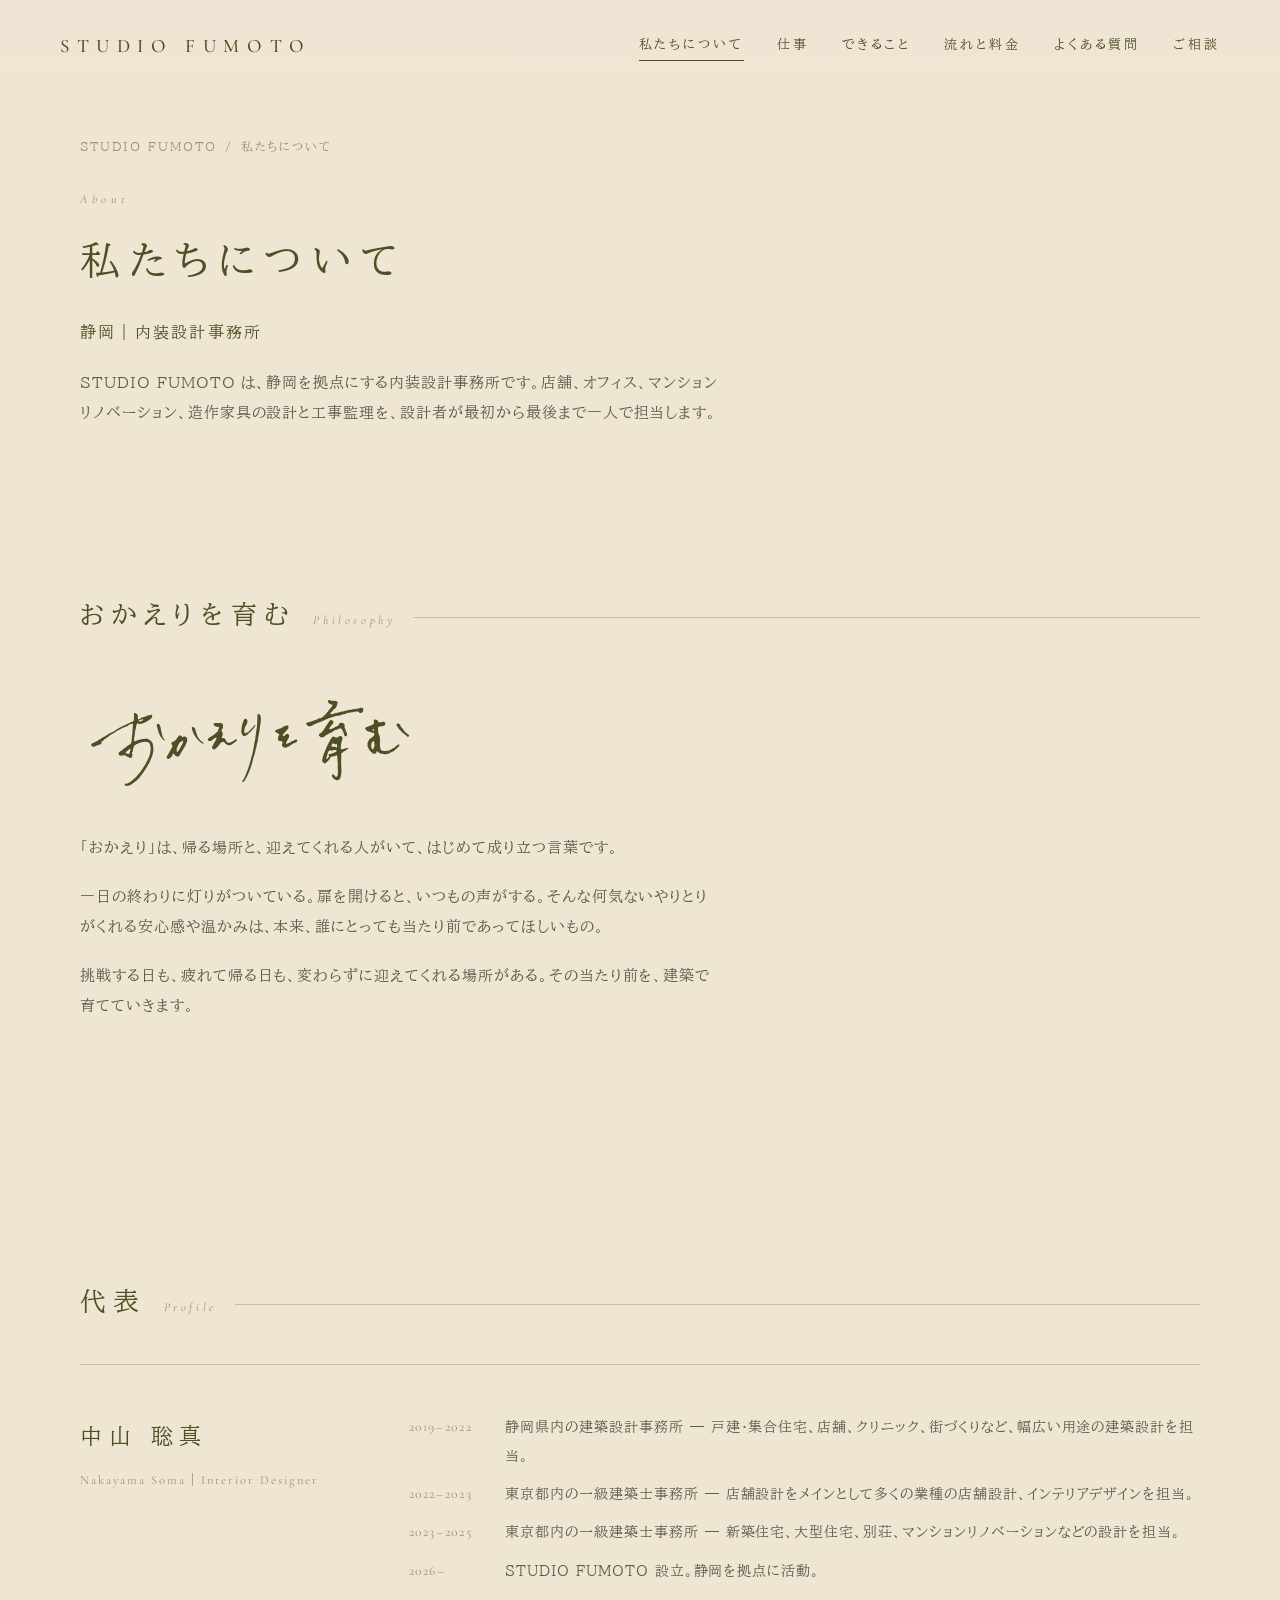
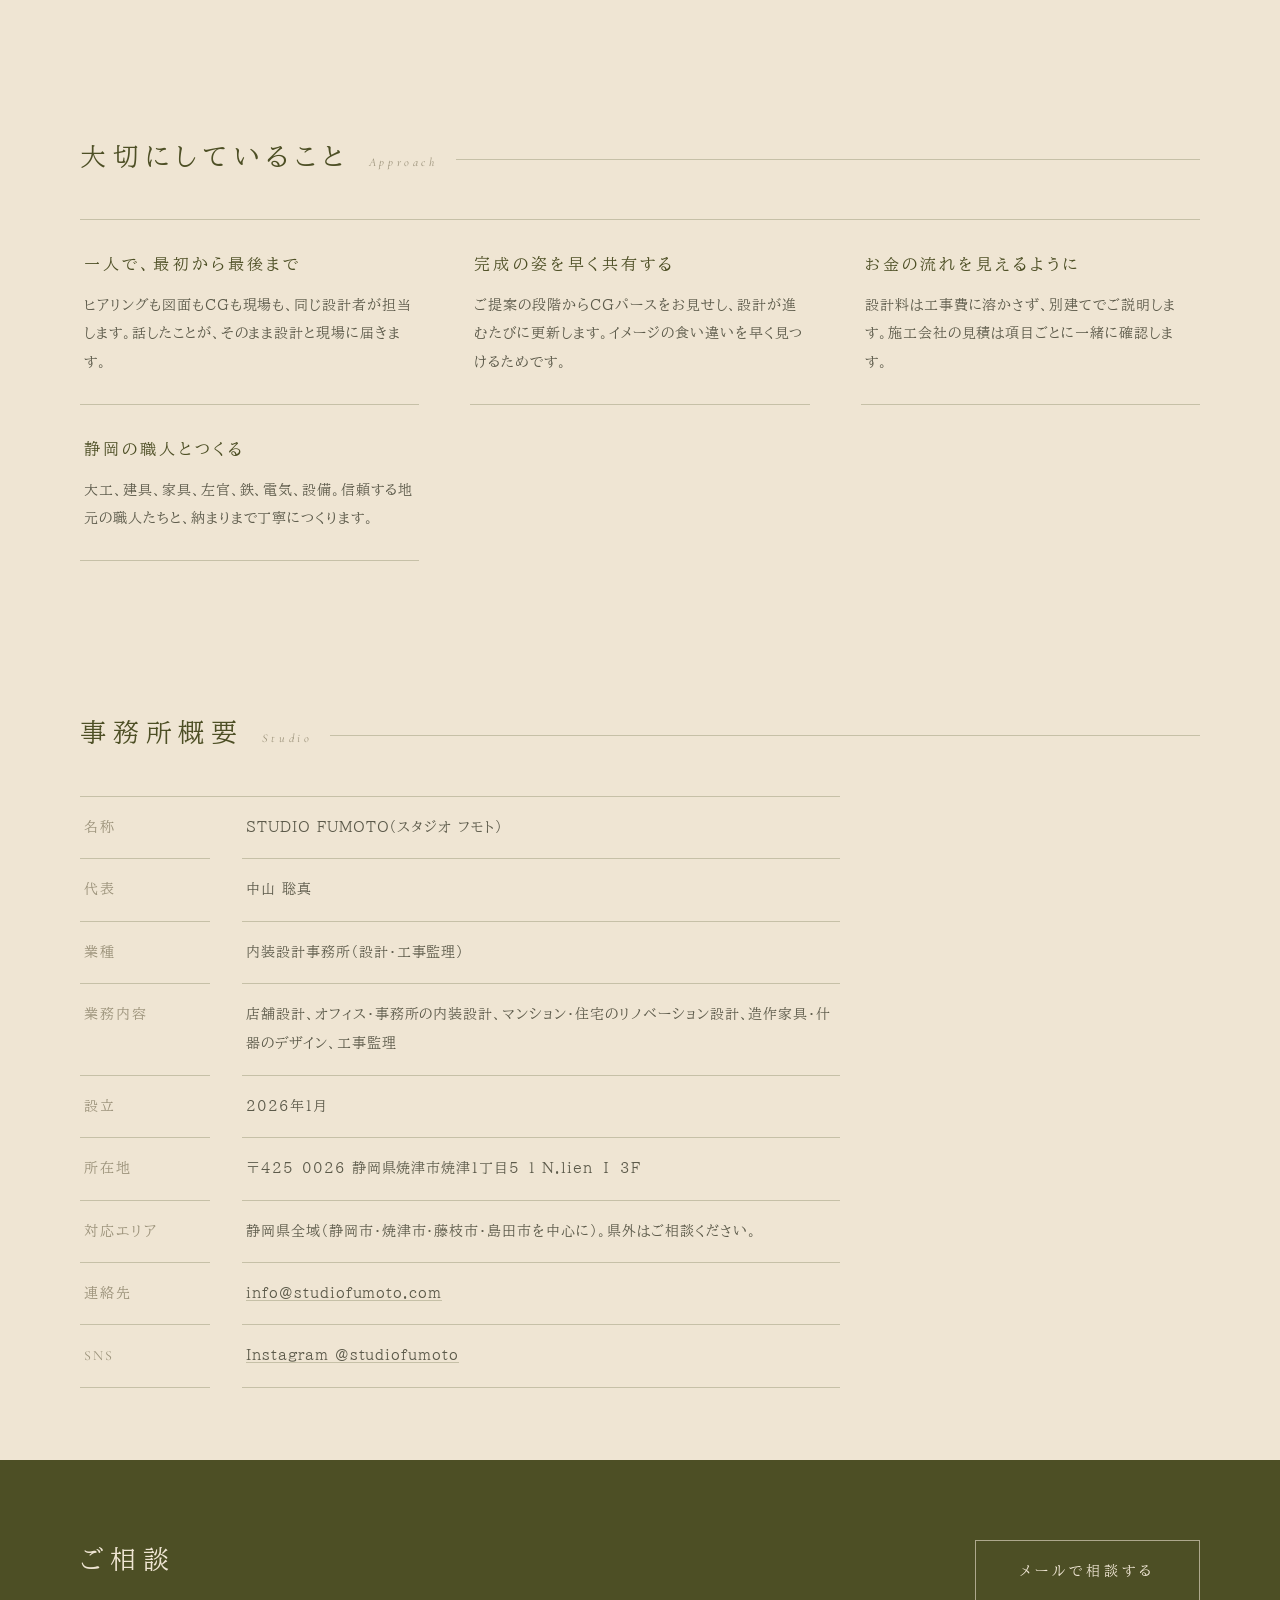
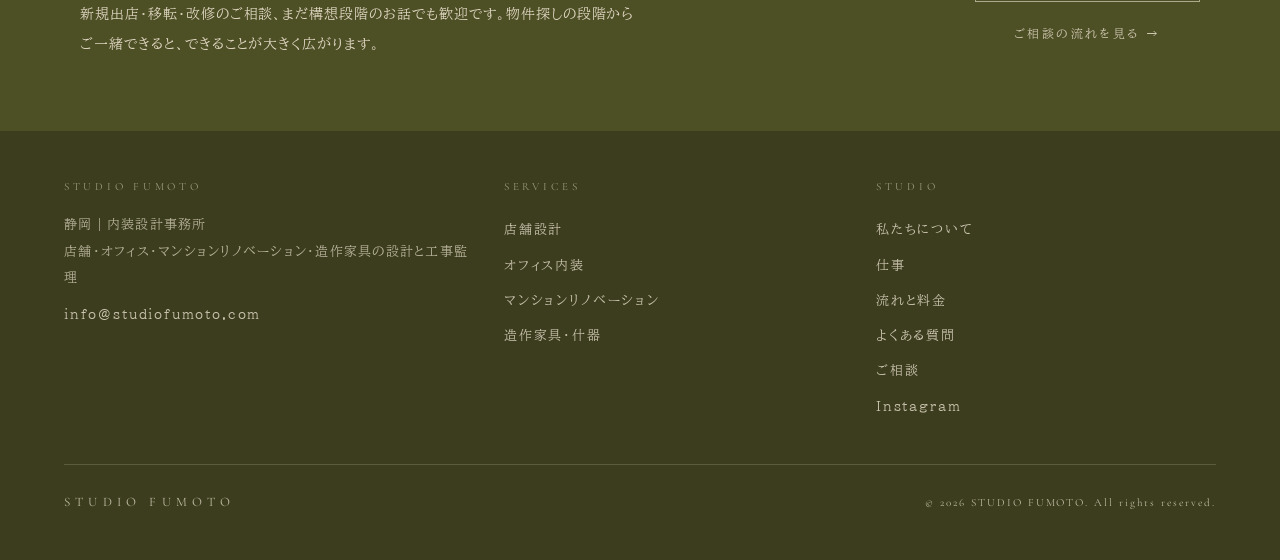
==== about/index.html @ c81c5009 "Add about/index.html" ====
<!DOCTYPE html>
<html lang="ja">
<head>
<meta charset="UTF-8">
<meta name="viewport" content="width=device-width, initial-scale=1.0">
<title>私たちについて｜STUDIO FUMOTO 静岡の内装設計事務所</title>
<meta name="description" content="STUDIO FUMOTOは静岡を拠点にする内装設計事務所。「おかえりを育む」を掲げ、店舗・オフィス・マンションリノベーション・造作家具の設計と工事監理を、設計者が一人で最初から最後まで担当します。代表 中山聡真。">
<link rel="canonical" href="https://studiofumoto.com/about/">
<meta property="og:type" content="article">
<meta property="og:site_name" content="STUDIO FUMOTO">
<meta property="og:title" content="私たちについて｜STUDIO FUMOTO 静岡の内装設計事務所">
<meta property="og:description" content="STUDIO FUMOTOは静岡を拠点にする内装設計事務所。「おかえりを育む」を掲げ、店舗・オフィス・マンションリノベーション・造作家具の設計と工事監理を、設計者が一人で最初から最後まで担当します。代表 中山聡真。">
<meta property="og:url" content="https://studiofumoto.com/about/">
<meta property="og:image" content="https://studiofumoto.com/images/regolith_cg_4.jpg">
<meta property="og:locale" content="ja_JP">
<meta name="twitter:card" content="summary_large_image">
<link rel="preconnect" href="https://fonts.googleapis.com">
<link rel="preconnect" href="https://fonts.gstatic.com" crossorigin>
<link href="https://fonts.googleapis.com/css2?family=BIZ+UDPMincho&family=Cormorant+Garamond:ital,wght@0,400;0,500;1,400&display=swap" rel="stylesheet">
<link rel="stylesheet" href="/assets/site.css">
<script type="application/ld+json">
{
 "@context": "https://schema.org",
 "@type": "BreadcrumbList",
 "itemListElement": [
  {
   "@type": "ListItem",
   "position": 1,
   "name": "STUDIO FUMOTO",
   "item": "https://studiofumoto.com/"
  },
  {
   "@type": "ListItem",
   "position": 2,
   "name": "私たちについて",
   "item": "https://studiofumoto.com/about/"
  }
 ]
}
</script>
<script type="application/ld+json">
{
 "@context": "https://schema.org",
 "@type": "ProfessionalService",
 "name": "STUDIO FUMOTO",
 "alternateName": "スタジオ フモト",
 "description": "静岡を拠点とする内装設計事務所。店舗設計、オフィス内装、マンションリノベーション、造作家具・什器のデザインから工事監理までを一貫して手がける。",
 "url": "https://studiofumoto.com/",
 "email": "info@studiofumoto.com",
 "image": "https://studiofumoto.com/images/regolith_cg_4.jpg",
 "address": {
  "@type": "PostalAddress",
  "postalCode": "425-0026",
  "streetAddress": "焼津1丁目5-1 N.lien Ⅰ 3F",
  "addressLocality": "焼津市",
  "addressRegion": "静岡県",
  "addressCountry": "JP"
 },
 "areaServed": {
  "@type": "AdministrativeArea",
  "name": "静岡県"
 },
 "sameAs": [
  "https://www.instagram.com/studiofumoto/"
 ],
 "founder": {
  "@type": "Person",
  "name": "中山 聡真",
  "jobTitle": "Interior Designer"
 },
 "foundingDate": "2026-01",
 "knowsAbout": [
  "店舗設計",
  "オフィス内装",
  "内装設計",
  "マンションリノベーション",
  "工事監理",
  "造作家具・什器デザイン"
 ]
}
</script>
</head>
<body>

<header id="header" class="sub">
  <a class="logo" href="/" aria-label="STUDIO FUMOTO トップへ"><span class="en">STUDIO FUMOTO</span></a>
  <nav class="main" aria-label="サイト内メニュー"><a href="/about/" class="current">私たちについて</a><a href="/#work">仕事</a><a href="/#services">できること</a><a href="/flow/">流れと料金</a><a href="/faq/">よくある質問</a><a href="/contact/">ご相談</a></nav>
  <button class="menu-btn" id="menuBtn" aria-label="メニューを開く" aria-expanded="false">MENU</button>
</header>
<div class="menu" id="menu" aria-hidden="true">
  <div class="menu-head"><span class="en">STUDIO FUMOTO</span><button class="menu-close" id="menuClose" aria-label="メニューを閉じる">CLOSE</button></div>
  <ul class="menu-list">
    <li><a href="/"><span class="jp">トップ</span><span class="en">Top</span></a></li>
    <li><a href="/about/"><span class="jp">私たちについて</span><span class="en">About</span></a></li>
    <li><a href="/#work"><span class="jp">仕事</span><span class="en">Work</span></a></li>
    <li><a href="/#services"><span class="jp">できること</span><span class="en">Services</span></a></li>
    <li class="sublist"><a href="/shop/">店舗設計</a><a href="/office/">オフィス内装</a><a href="/renovation/">リノベーション</a><a href="/furniture/">造作家具・什器</a></li>
    <li><a href="/flow/"><span class="jp">流れと料金</span><span class="en">Flow & Fee</span></a></li>
    <li><a href="/faq/"><span class="jp">よくある質問</span><span class="en">FAQ</span></a></li>
    <li><a href="/contact/"><span class="jp">ご相談</span><span class="en">Contact</span></a></li>
  </ul>
  <div class="menu-foot">静岡｜内装設計事務所</div>
</div>

<main class="page">
  <section class="crumbwrap"><div class="inner">
    <div class="crumb"><a href="/">STUDIO FUMOTO</a><span>/</span><a href="/about/">私たちについて</a></div>
  </div></section>
  <section class="first">
    <div class="inner">
      <div class="page-head reveal">
        <div class="en">About</div>
        <h1>私たちについて</h1>
        <div class="sub">静岡｜内装設計事務所</div>
        <div class="lead"><p>STUDIO FUMOTO は、静岡を拠点にする内装設計事務所です。店舗、オフィス、マンションリノベーション、造作家具の設計と工事監理を、設計者が最初から最後まで一人で担当します。</p></div>
      </div>
    </div>
  </section>

  <section class="about">
    <div class="inner">
      <h2 class="h reveal">おかえりを育む<span class="en">Philosophy</span></h2>
      <div class="about-grid">
        <div class="reveal">
          <img class="okaeri-logo" src="/images/okaeri_logo.svg" alt="おかえりを育む" width="340" height="120">
          <p>「おかえり」は、帰る場所と、迎えてくれる人がいて、はじめて成り立つ言葉です。</p>
          <p>一日の終わりに灯りがついている。扉を開けると、いつもの声がする。そんな何気ないやりとりがくれる安心感や温かみは、本来、誰にとっても当たり前であってほしいもの。</p>
          <p>挑戦する日も、疲れて帰る日も、変わらずに迎えてくれる場所がある。その当たり前を、建築で育てていきます。</p>
        </div>
      </div>
    </div>
  </section>

  <section>
    <div class="inner">
      <h2 class="h reveal">代表<span class="en">Profile</span></h2>
      <div class="profile reveal">
        <div>
          <div class="name-jp">中山 聡真</div>
          <div class="name-role">Nakayama Soma｜Interior Designer</div>
        </div>
        <dl>
          <dt>2019–2022</dt><dd>静岡県内の建築設計事務所 — 戸建・集合住宅、店舗、クリニック、街づくりなど、幅広い用途の建築設計を担当。</dd>
          <dt>2022–2023</dt><dd>東京都内の一級建築士事務所 — 店舗設計をメインとして多くの業種の店舗設計、インテリアデザインを担当。</dd>
          <dt>2023–2025</dt><dd>東京都内の一級建築士事務所 — 新築住宅、大型住宅、別荘、マンションリノベーションなどの設計を担当。</dd>
          <dt>2026–</dt><dd>STUDIO FUMOTO 設立。静岡を拠点に活動。</dd>
        </dl>
      </div>
    </div>
  </section>

  <section>
    <div class="inner">
      <h2 class="h reveal">大切にしていること<span class="en">Approach</span></h2>
      <div class="feat reveal">
        <div><h3>一人で、最初から最後まで</h3><p>ヒアリングも図面もCGも現場も、同じ設計者が担当します。話したことが、そのまま設計と現場に届きます。</p></div>
        <div><h3>完成の姿を早く共有する</h3><p>ご提案の段階からCGパースをお見せし、設計が進むたびに更新します。イメージの食い違いを早く見つけるためです。</p></div>
        <div><h3>お金の流れを見えるように</h3><p>設計料は工事費に溶かさず、別建てでご説明します。施工会社の見積は項目ごとに一緒に確認します。</p></div>
        <div><h3>静岡の職人とつくる</h3><p>大工、建具、家具、左官、鉄、電気、設備。信頼する地元の職人たちと、納まりまで丁寧につくります。</p></div>
      </div>
    </div>
  </section>

  <section>
    <div class="inner">
      <h2 class="h reveal">事務所概要<span class="en">Studio</span></h2>
      <div class="spec reveal"><dl>
        <dt>名称</dt><dd>STUDIO FUMOTO（スタジオ フモト）</dd>
        <dt>代表</dt><dd>中山 聡真</dd>
        <dt>業種</dt><dd>内装設計事務所（設計・工事監理）</dd>
        <dt>業務内容</dt><dd>店舗設計、オフィス・事務所の内装設計、マンション・住宅のリノベーション設計、造作家具・什器のデザイン、工事監理</dd>
        <dt>設立</dt><dd>2026年1月</dd>
        <dt>所在地</dt><dd>〒425-0026 静岡県焼津市焼津1丁目5-1 N.lien Ⅰ 3F</dd>
        <dt>対応エリア</dt><dd>静岡県全域（静岡市・焼津市・藤枝市・島田市を中心に）。県外はご相談ください。</dd>
        <dt>連絡先</dt><dd><a href="mailto:info@studiofumoto.com">info@studiofumoto.com</a></dd>
        <dt>SNS</dt><dd><a href="https://www.instagram.com/studiofumoto/" target="_blank" rel="noopener">Instagram @studiofumoto</a></dd>
      </dl></div>
    </div>
  </section>

  <section class="cta">
    <div class="inner">
      <div>
        <h2>ご相談</h2>
        <p>新規出店・移転・改修のご相談、まだ構想段階のお話でも歓迎です。物件探しの段階からご一緒できると、できることが大きく広がります。</p>
      </div>
      <div class="btns">
        <a class="btn" href="mailto:info@studiofumoto.com">メールで相談する</a>
        <a class="btn ghost" href="/contact/">ご相談の流れを見る →</a>
      </div>
    </div>
  </section>

</main>

<footer>
  <div class="foot-grid">
    <div>
      <h4>STUDIO FUMOTO</h4>
      <p>静岡｜内装設計事務所<br>店舗・オフィス・マンションリノベーション・造作家具の設計と工事監理</p>
      <p style="margin-top:10px"><a href="mailto:info@studiofumoto.com" style="display:inline">info@studiofumoto.com</a></p>
    </div>
    <div>
      <h4>SERVICES</h4>
      <a href="/shop/">店舗設計</a>
      <a href="/office/">オフィス内装</a>
      <a href="/renovation/">マンションリノベーション</a>
      <a href="/furniture/">造作家具・什器</a>
    </div>
    <div>
      <h4>STUDIO</h4>
      <a href="/about/">私たちについて</a>
      <a href="/#work">仕事</a>
      <a href="/flow/">流れと料金</a>
      <a href="/faq/">よくある質問</a>
      <a href="/contact/">ご相談</a>
      <a href="https://www.instagram.com/studiofumoto/" target="_blank" rel="noopener">Instagram</a>
    </div>
  </div>
  <div class="foot-bottom">
    <span class="en">STUDIO FUMOTO</span>
    <small>© 2026 STUDIO FUMOTO. All rights reserved.</small>
  </div>
</footer>

<script>
  // ---- scroll reveal ----
  const obs=new IntersectionObserver((entries)=>{
    entries.forEach(e=>{if(e.isIntersecting){e.target.classList.add('in');obs.unobserve(e.target);}});
  },{threshold:.15});
  document.querySelectorAll('.reveal').forEach(el=>obs.observe(el));

  // ---- mobile menu ----
  (function(){
    const btn=document.getElementById('menuBtn'),menu=document.getElementById('menu'),cl=document.getElementById('menuClose');
    if(!btn||!menu)return;
    function open(){menu.classList.add('open');menu.setAttribute('aria-hidden','false');btn.setAttribute('aria-expanded','true');document.body.style.overflow='hidden';}
    function close(){menu.classList.remove('open');menu.setAttribute('aria-hidden','true');btn.setAttribute('aria-expanded','false');document.body.style.overflow='';}
    btn.addEventListener('click',open);cl.addEventListener('click',close);
    menu.querySelectorAll('a').forEach(a=>a.addEventListener('click',close));
    document.addEventListener('keydown',e=>{if(e.key==='Escape')close();});
  })();

  // ---- 画像の右クリック・長押し・ドラッグ抑止 ----
  ['contextmenu','dragstart'].forEach(ev=>document.addEventListener(ev,e=>{
    if(e.target&&(e.target.tagName==='IMG'||e.target.closest('.ph,.detail-figure,.key-figure,.hero')))e.preventDefault();
  }));
</script>
</body>
</html>
---- assets/site.css ----
/* ============================================================
   STUDIO FUMOTO — design tokens
   （手書きロゴの地色・墨色に合わせたベージュ×苔）
   ============================================================ */
:root{
  --beige:#EFE5D3;
  --beige-soft:#F4EDDF;
  --moss:#4D4F25;
  --moss-deep:#3B3D1E;
  --ink:#35362B;
  --ink-soft:#5C5A4A;
  --sand:#9A9179;
  --line:rgba(77,79,37,.25);
  --white:#FBF8F1;
  --serif-jp:"BIZ UDPMincho","Hiragino Mincho ProN",serif;
  --serif-en:"Cormorant Garamond","BIZ UDPMincho",serif;
}
*{margin:0;padding:0;box-sizing:border-box}
html{scroll-behavior:smooth}
body{
  font-family:var(--serif-jp);
  background:var(--beige);
  color:var(--ink);
  line-height:2.1;
  letter-spacing:.06em;
  -webkit-font-smoothing:antialiased;
  overflow-x:hidden;
}
::selection{background:var(--moss);color:var(--beige)}
img{max-width:100%;display:block}
a{color:inherit;text-decoration:none}
.en{font-family:var(--serif-en)}
:focus-visible{outline:2px solid var(--moss);outline-offset:3px}
.sr-only{position:absolute;width:1px;height:1px;overflow:hidden;clip:rect(0 0 0 0);white-space:nowrap}

/* ============================================================
   0. イントロ：手書き「おかえりを育む」→ ふわーんと消える
   ============================================================ */
#intro{
  position:fixed;inset:0;z-index:200;
  background:var(--beige);
  display:flex;align-items:center;justify-content:center;
  transition:opacity 1s ease;
}
#intro.done{opacity:0;pointer-events:none}
#intro img{
  width:min(62vw,540px);
  -webkit-mask-image:linear-gradient(100deg,#000 42%,transparent 58%);
          mask-image:linear-gradient(100deg,#000 42%,transparent 58%);
  -webkit-mask-size:280% 100%;mask-size:280% 100%;
  -webkit-mask-position:98% 0;mask-position:98% 0;
  animation:
    write 2.6s cubic-bezier(.45,.05,.35,1) .4s forwards,
    fuwan 1.4s ease 3.6s forwards;
}
@keyframes write{to{-webkit-mask-position:0% 0;mask-position:0% 0}}
@keyframes fuwan{to{opacity:0;filter:blur(10px);transform:translateY(-8px) scale(1.02)}}
@media (prefers-reduced-motion:reduce){#intro{display:none}}

/* ============================================================
   1. ヘッダー
   ============================================================ */
header{
  position:fixed;top:0;left:0;right:0;z-index:100;
  display:flex;justify-content:space-between;align-items:center;
  padding:26px clamp(20px,5vw,60px);
}
header .logo .en{
  font-size:clamp(15px,1.5vw,19px);letter-spacing:.4em;font-weight:500;
  color:var(--white);transition:color .5s;
  text-shadow:0 1px 14px rgba(30,30,22,.35);
}
nav{display:flex;gap:clamp(14px,2.6vw,38px)}
nav a{
  font-size:13px;letter-spacing:.22em;color:var(--white);
  position:relative;padding-bottom:3px;transition:color .5s;
  text-shadow:0 1px 12px rgba(30,30,22,.35);
}
nav a::after{
  content:"";position:absolute;left:0;bottom:0;width:0;height:1px;
  background:currentColor;transition:width .4s ease;
}
nav a:hover::after,nav a:focus-visible::after{width:100%}
header.scrolled{background:linear-gradient(rgba(239,229,211,.95) 60%,rgba(239,229,211,0))}
header.scrolled .logo .en,header.scrolled nav a{color:var(--moss);text-shadow:none}
@media (max-width:560px){
  nav a{font-size:11.5px;letter-spacing:.14em}
}

/* ============================================================
   2. ヒーロー：施工写真シャッフル・クロスフェード
   ============================================================ */
.hero{position:relative;height:100svh;overflow:hidden;background:#232219}
.hero .slide{
  position:absolute;inset:0;opacity:0;
  transition:opacity 1.8s ease;
}
.hero .slide img{
  width:100%;height:100%;object-fit:cover;
  filter:saturate(.55) sepia(.14) contrast(.93) brightness(1.02);
}
.hero .slide.active{opacity:1}
.hero .slide.active img{animation:kenburns 7.5s ease-out forwards}
@keyframes kenburns{from{transform:scale(1.05)}to{transform:scale(1)}}
@media (prefers-reduced-motion:reduce){.hero .slide.active img{animation:none}}
.hero::after{
  content:"";position:absolute;inset:0;pointer-events:none;
  background:
    linear-gradient(rgba(30,30,22,.3),transparent 24%),
    linear-gradient(transparent 74%,rgba(30,30,22,.34));
}
.hero .eyebrow{
  position:absolute;left:clamp(20px,5vw,60px);bottom:15vh;z-index:2;
  font-size:12.5px;letter-spacing:.42em;color:var(--white);
  text-shadow:0 1px 12px rgba(30,30,22,.4);
}
.slide-caption{
  position:absolute;right:clamp(20px,5vw,60px);bottom:6vh;z-index:2;
  font-size:11.5px;letter-spacing:.3em;color:rgba(251,248,241,.85);
  text-shadow:0 1px 10px rgba(30,30,22,.5);
  transition:opacity .5s;
}
.slide-caption.fade{opacity:0}
.scroll-cue{
  position:absolute;left:clamp(20px,5vw,60px);bottom:6vh;z-index:2;
  display:flex;align-items:center;gap:14px;
  font-size:11px;letter-spacing:.3em;color:rgba(251,248,241,.85);
  text-shadow:0 1px 10px rgba(30,30,22,.5);
}
.scroll-cue::after{
  content:"";width:64px;height:1px;background:rgba(251,248,241,.8);
  animation:cue 2.6s ease-in-out infinite;transform-origin:left;
}
@keyframes cue{0%,100%{transform:scaleX(.4);opacity:.5}50%{transform:scaleX(1);opacity:1}}

/* ============================================================
   sections 共通
   ============================================================ */
section{padding:clamp(90px,13vh,150px) clamp(24px,6vw,64px)}
.inner{max-width:1120px;margin:0 auto}
.sec-head{display:flex;align-items:baseline;gap:24px;margin-bottom:clamp(48px,8vh,76px)}
.sec-head .jp{
  font-size:clamp(24px,3vw,34px);font-weight:400;letter-spacing:.3em;
  white-space:nowrap;color:var(--moss);
}
.sec-head .en{font-size:13px;letter-spacing:.3em;color:var(--sand);font-style:italic;white-space:nowrap}
.sec-head::after{content:"";flex:1;height:1px;background:var(--line);transform:translateY(-6px)}

/* ============================================================
   3. 私たちについて
   ============================================================ */
.about-grid{
  display:grid;grid-template-columns:1fr;max-width:640px;
  align-items:start;margin-bottom:clamp(64px,10vh,96px);
}
.about .label{
  font-family:var(--serif-en);font-size:12px;letter-spacing:.38em;
  color:var(--sand);margin-bottom:18px;
}
.about h3{
  font-size:clamp(24px,2.8vw,32px);font-weight:400;
  letter-spacing:.18em;line-height:1.9;margin-bottom:28px;color:var(--moss);
}
.about .okaeri-logo{
  width:min(72vw,340px);margin:6px 0 30px;
}
.about p{color:var(--ink-soft);font-size:14.5px;margin-bottom:18px}
.profile{
  border-top:1px solid var(--line);padding-top:48px;
  display:grid;grid-template-columns:auto 1fr;gap:7vw;align-items:start;
}
.profile .name-jp{font-size:22px;letter-spacing:.3em;font-weight:400;white-space:nowrap;color:var(--moss)}
.profile .name-role{font-family:var(--serif-en);font-size:12.5px;letter-spacing:.16em;color:var(--sand);margin-top:8px}
.profile dl{display:grid;grid-template-columns:auto 1fr;gap:10px 32px;font-size:13.5px}
.profile dt{font-family:var(--serif-en);letter-spacing:.12em;color:var(--sand);white-space:nowrap}
.profile dd{color:var(--ink-soft)}
@media (max-width:760px){
  .about-grid,.profile{grid-template-columns:1fr;gap:48px}
  .profile dl{grid-template-columns:1fr;gap:2px}
  .profile dd{margin-bottom:14px}
}

/* ============================================================
   4. 仕事
   ============================================================ */
.work-grid{
  display:grid;gap:clamp(32px,4vw,56px);
  grid-template-columns:repeat(auto-fill,minmax(280px,1fr));
}
.work-cat{
  display:flex;align-items:baseline;gap:16px;
  margin:0 0 28px;scroll-margin-top:110px;
}
.work-cat + .work-grid{margin-bottom:clamp(64px,9vh,96px)}
.work-cat .jp{font-size:15px;letter-spacing:.24em;color:var(--moss)}
.work-cat .en{font-family:var(--serif-en);font-size:12px;letter-spacing:.38em;color:var(--sand)}
.work-item .ph{
  aspect-ratio:4/3;overflow:hidden;background:#DDD3BE;cursor:pointer;
}
.work-item .ph img{
  width:100%;height:100%;object-fit:cover;
  filter:saturate(.55) sepia(.14) contrast(.93) brightness(1.02);
  transition:transform 1.2s ease;
}
.work-item .ph:hover img,.work-item .ph:focus-visible img{transform:scale(1.04)}
.work-item h3{
  margin-top:18px;font-size:17px;font-weight:400;
  letter-spacing:.16em;color:var(--moss);
}
.work-item .meta{margin-top:4px;font-size:12px;letter-spacing:.12em;color:var(--sand)}
.work-item .view{
  font-family:var(--serif-en);font-size:11px;letter-spacing:.28em;
  color:var(--sand);margin-top:10px;font-style:italic;
}

/* ============================================================
   5. できること
   ============================================================ */
.services-grid{
  display:grid;grid-template-columns:repeat(auto-fit,minmax(260px,1fr));
  gap:0 clamp(32px,4vw,64px);
  border-top:1px solid var(--line);
}
.service{padding:40px 4px;border-bottom:1px solid var(--line)}
.service h3{
  font-size:18px;font-weight:400;letter-spacing:.24em;
  color:var(--moss);margin-bottom:18px;
}
.service p{font-size:13.5px;color:var(--ink-soft)}
.service .to-work{
  display:inline-block;margin-top:14px;
  font-size:12px;letter-spacing:.16em;
  color:var(--sand);text-decoration:none;border-bottom:1px solid var(--line);padding-bottom:2px;
  transition:color .3s;
}
.service .to-work:hover{color:var(--moss)}

/* ============================================================
   6. ご相談：苔色で反転、視認性を最優先に
   ============================================================ */
#contact{background:var(--moss);color:var(--beige)}
#contact .sec-head .jp{color:var(--beige)}
#contact .sec-head .en{color:rgba(239,229,211,.55)}
#contact .sec-head::after{background:rgba(239,229,211,.3)}
#contact .lead{
  max-width:660px;font-size:clamp(13.5px,1.5vw,15px);
  margin-bottom:clamp(52px,8vh,80px);
}
#contact dl{
  display:grid;gap:40px;
  grid-template-columns:repeat(auto-fit,minmax(250px,1fr));
}
#contact dt{
  font-family:var(--serif-en);font-size:12px;letter-spacing:.34em;
  color:rgba(239,229,211,.6);margin-bottom:12px;
}
#contact dd{font-size:clamp(16px,1.8vw,19px);letter-spacing:.06em}
#contact dd a{
  border-bottom:1px solid rgba(239,229,211,.5);
  padding-bottom:3px;transition:border-color .3s;
}
#contact dd a:hover{border-color:var(--beige)}
#contact .addr{font-size:15px;line-height:2}
#contact .mailbtn{
  display:inline-block;margin-top:60px;
  padding:18px 54px;border:1px solid rgba(239,229,211,.6);
  font-size:14px;letter-spacing:.3em;
  transition:background .4s,color .4s;
}
#contact .mailbtn:hover{background:var(--beige);color:var(--moss)}

/* ============================================================
   7. フッター
   ============================================================ */
footer{
  background:var(--moss-deep);color:rgba(239,229,211,.75);
  padding:44px clamp(24px,6vw,64px);
  display:flex;justify-content:space-between;align-items:center;
  flex-wrap:wrap;gap:12px;
}
footer .en{letter-spacing:.4em;font-size:13px}
footer small{font-family:var(--serif-en);font-size:11px;letter-spacing:.18em}

/* ============================================================
   作品詳細（モーダル）
   ============================================================ */
.detail{
  position:fixed;inset:0;z-index:150;background:var(--beige-soft);
  overflow-y:auto;transform:translateY(100%);
  transition:transform .7s cubic-bezier(.65,0,.35,1);
}
.detail.open{transform:translateY(0)}
.detail-bar{
  position:sticky;top:0;z-index:2;
  display:flex;justify-content:space-between;align-items:center;
  padding:22px clamp(20px,5vw,60px);
  background:linear-gradient(var(--beige-soft) 70%,transparent);
}
.detail-back{
  font-family:var(--serif-jp);font-size:13px;letter-spacing:.2em;
  background:none;border:none;color:var(--moss);cursor:pointer;padding:6px 2px;
}
.detail-inner{max-width:880px;margin:0 auto;padding:40px clamp(24px,6vw,64px) 140px}
.detail-inner h2{
  font-size:clamp(28px,4vw,42px);font-weight:400;
  letter-spacing:.24em;color:var(--moss);
}
.detail-meta{font-size:13px;letter-spacing:.16em;color:var(--sand);margin:10px 0 56px}
.detail-label{
  font-family:var(--serif-en);font-size:12px;letter-spacing:.36em;
  color:var(--sand);margin:72px 0 22px;font-style:italic;
}
.concept-title{
  font-size:clamp(21px,2.6vw,27px);letter-spacing:.3em;
  color:var(--moss);margin-bottom:24px;
}
.detail-concept p{font-size:14.5px;color:var(--ink-soft);margin-bottom:16px}
.detail-figure{margin-bottom:28px}
.detail-figure img{width:100%}
.detail-note{font-size:13.5px;color:var(--ink-soft)}

/* スクロールで現れる要素 */
.reveal{opacity:0;transform:translateY(24px);transition:opacity 1s ease,transform 1s ease}
.reveal.in{opacity:1;transform:none}
@media (prefers-reduced-motion:reduce){
  .reveal{opacity:1;transform:none;transition:none}
}

/* ============================================================
   8. 共通：画像の保存対策（完全防止ではなく抑止）
   ============================================================ */
img{-webkit-user-drag:none;user-drag:none;-webkit-user-select:none;user-select:none;-webkit-touch-callout:none;pointer-events:none}
a img,.ph img{pointer-events:none}

/* ============================================================
   9. ヘッダー：下層ページ用＋モバイルメニュー
   ============================================================ */
header.sub{background:linear-gradient(rgba(239,229,211,.96) 60%,rgba(239,229,211,0))}
header.sub .logo .en,header.sub nav a{color:var(--moss);text-shadow:none}
nav.main a.current{color:var(--moss)}
nav.main a.current::after{width:100%}
.menu-btn{
  display:none;background:none;border:none;cursor:pointer;
  font-family:var(--serif-en);font-size:12px;letter-spacing:.34em;
  color:var(--white);text-shadow:0 1px 12px rgba(30,30,22,.35);padding:6px 0 6px 10px;
}
header.scrolled .menu-btn,header.sub .menu-btn{color:var(--moss);text-shadow:none}
@media (max-width:860px){
  nav.main{display:none}
  .menu-btn{display:inline-block}
}
.menu{
  position:fixed;inset:0;z-index:300;background:var(--beige);
  display:flex;flex-direction:column;padding:26px clamp(20px,5vw,60px) 40px;
  opacity:0;pointer-events:none;transition:opacity .45s ease;overflow-y:auto;
}
.menu.open{opacity:1;pointer-events:auto}
.menu-head{display:flex;justify-content:space-between;align-items:center}
.menu-head .en{font-size:clamp(15px,1.5vw,19px);letter-spacing:.4em;font-weight:500;color:var(--moss)}
.menu-close{background:none;border:none;cursor:pointer;font-family:var(--serif-en);font-size:12px;letter-spacing:.34em;color:var(--moss);padding:6px 0 6px 10px}
.menu-list{list-style:none;margin:auto 0;padding:40px 0}
.menu-list li{border-bottom:1px solid var(--line)}
.menu-list a{display:flex;align-items:baseline;gap:18px;padding:18px 0;color:var(--moss)}
.menu-list a .jp{font-size:19px;letter-spacing:.24em}
.menu-list a .en{font-size:11px;letter-spacing:.3em;color:var(--sand);font-style:italic}
.menu-list li.sublist{padding:8px 0 18px}
.menu-list li.sublist a{display:inline-flex;padding:6px 18px 6px 0;font-size:13px;letter-spacing:.16em;color:var(--ink-soft)}
.menu-foot{font-family:var(--serif-en);font-size:11px;letter-spacing:.2em;color:var(--sand)}

/* ============================================================
   10. 下層ページ共通
   ============================================================ */
.page{padding-top:clamp(104px,15vh,140px)}
.page section.crumbwrap{padding-top:0;padding-bottom:0}
.page section{padding-top:clamp(56px,8vh,90px);padding-bottom:clamp(56px,8vh,90px)}
.page section.first{padding-top:0}
.crumb{font-size:11.5px;letter-spacing:.16em;color:var(--sand);margin-bottom:28px}
.crumb a{color:var(--sand);border-bottom:1px solid transparent;transition:border-color .3s}
.crumb a:hover{border-color:var(--sand)}
.crumb span{margin:0 8px}
.page-head{max-width:760px}
.page-head .en{font-size:12px;letter-spacing:.38em;color:var(--sand);font-style:italic;margin-bottom:14px}
.page-head h1{
  font-size:clamp(27px,3.6vw,40px);font-weight:400;letter-spacing:.24em;
  line-height:1.7;color:var(--moss);margin-bottom:22px;
}
.page-head .sub{font-size:clamp(14px,1.6vw,16px);letter-spacing:.14em;color:var(--moss);margin-bottom:18px}
.page-head .lead{font-size:14.5px;color:var(--ink-soft);max-width:640px}
.page-head .lead p{margin-bottom:14px}
.key-figure{margin-top:clamp(40px,6vh,64px);aspect-ratio:16/8;overflow:hidden;background:#DDD3BE}
.key-figure img{width:100%;height:100%;object-fit:cover;filter:saturate(.55) sepia(.14) contrast(.93) brightness(1.02)}
.key-figure figcaption{font-size:11px;letter-spacing:.2em;color:var(--sand);margin-top:10px}

h2.h{
  font-size:clamp(20px,2.4vw,26px);font-weight:400;letter-spacing:.26em;color:var(--moss);
  margin-bottom:clamp(28px,4vh,40px);display:flex;align-items:baseline;gap:18px;
}
h2.h .en{font-size:12px;letter-spacing:.3em;color:var(--sand);font-style:italic;white-space:nowrap}
h2.h::after{content:"";flex:1;height:1px;background:var(--line);transform:translateY(-6px)}
.p{font-size:14.5px;color:var(--ink-soft);max-width:680px}
.p p{margin-bottom:16px}
.note{font-size:12.5px;color:var(--sand);letter-spacing:.08em}

/* こんな方へ */
.who{list-style:none;max-width:760px;border-top:1px solid var(--line)}
.who li{padding:16px 4px 16px 26px;border-bottom:1px solid var(--line);font-size:14.5px;color:var(--ink-soft);position:relative}
.who li::before{content:"";position:absolute;left:4px;top:1.25em;width:8px;height:1px;background:var(--moss)}

/* できること */
.feat{display:grid;grid-template-columns:repeat(auto-fit,minmax(250px,1fr));gap:0 clamp(28px,4vw,56px);border-top:1px solid var(--line)}
.feat div{padding:28px 4px;border-bottom:1px solid var(--line)}
.feat h3{font-size:15.5px;font-weight:400;letter-spacing:.2em;color:var(--moss);margin-bottom:10px}
.feat p{font-size:13.5px;color:var(--ink-soft)}

/* 流れ（ステップ） */
.steps{list-style:none;counter-reset:s;max-width:760px}
.steps li{display:grid;grid-template-columns:64px 1fr;gap:0 24px;padding:26px 0;border-bottom:1px solid var(--line);counter-increment:s}
.steps li::before{content:counter(s,decimal-leading-zero);font-family:var(--serif-en);font-size:26px;letter-spacing:.1em;color:var(--sand);line-height:1.3}
.steps h3{font-size:16px;font-weight:400;letter-spacing:.2em;color:var(--moss);margin-bottom:6px}
.steps p{font-size:13.5px;color:var(--ink-soft)}
.steps .dur{display:block;font-family:var(--serif-en);font-size:11.5px;letter-spacing:.2em;color:var(--sand);margin-top:8px}

/* 料金 */
.fee{max-width:760px;border-top:1px solid var(--line)}
.fee dl{display:grid;grid-template-columns:minmax(150px,auto) 1fr;gap:0 32px}
.fee dt,.fee dd{padding:20px 4px;border-bottom:1px solid var(--line);font-size:14px}
.fee dt{letter-spacing:.16em;color:var(--moss)}
.fee dd{color:var(--ink-soft)}
.fee dd strong{font-weight:400;color:var(--moss);font-size:17px;letter-spacing:.1em}
@media (max-width:560px){.fee dl{grid-template-columns:1fr}.fee dt{padding-bottom:0;border-bottom:none}}

/* FAQ */
.faq{max-width:760px;border-top:1px solid var(--line)}
.faq details{border-bottom:1px solid var(--line)}
.faq summary{
  list-style:none;cursor:pointer;padding:20px 36px 20px 4px;position:relative;
  font-size:14.5px;letter-spacing:.1em;color:var(--moss);
}
.faq summary::-webkit-details-marker{display:none}
.faq summary::after{content:"+";position:absolute;right:6px;top:18px;font-family:var(--serif-en);font-size:20px;color:var(--sand);transition:transform .3s}
.faq details[open] summary::after{transform:rotate(45deg)}
.faq .a{padding:0 4px 24px;font-size:13.5px;color:var(--ink-soft)}
.faq .a p{margin-bottom:10px}

/* 事例カード（a 化） */
a.work-item{display:block}
.work-item .ph.empty{display:flex;align-items:center;justify-content:center;background:#E6DCC7;cursor:default}
.work-item .ph.empty span{font-family:var(--serif-en);font-size:12px;letter-spacing:.34em;color:var(--sand);font-style:italic}

/* サービス一覧（4枠） */
.services-grid .service h3 a{color:inherit}

/* リンクボタン・CTA */
.link{display:inline-block;font-size:12.5px;letter-spacing:.16em;color:var(--sand);border-bottom:1px solid var(--line);padding-bottom:2px;transition:color .3s}
.link:hover{color:var(--moss)}
.cta{background:var(--moss);color:var(--beige)}
.cta .inner{display:grid;grid-template-columns:1fr auto;gap:40px;align-items:center}
.cta h2{font-size:clamp(20px,2.4vw,26px);font-weight:400;letter-spacing:.26em;margin-bottom:14px}
.cta p{font-size:14px;max-width:560px;opacity:.9}
.cta .btns{display:flex;flex-direction:column;gap:14px}
.cta .btn{
  display:inline-block;padding:16px 44px;border:1px solid rgba(239,229,211,.6);
  font-size:13.5px;letter-spacing:.3em;text-align:center;white-space:nowrap;
  transition:background .4s,color .4s;
}
.cta .btn:hover{background:var(--beige);color:var(--moss)}
.cta .btn.ghost{border-color:transparent;font-size:12px;letter-spacing:.2em;opacity:.8;padding:4px 0}
@media (max-width:760px){.cta .inner{grid-template-columns:1fr}.cta .btn{white-space:normal}}

/* 事務所概要 */
.spec{max-width:760px;border-top:1px solid var(--line)}
.spec dl{display:grid;grid-template-columns:minmax(130px,auto) 1fr;gap:0 32px}
.spec dt,.spec dd{padding:16px 4px;border-bottom:1px solid var(--line);font-size:14px}
.spec dt{font-family:var(--serif-en);letter-spacing:.14em;color:var(--sand)}
.spec dd{color:var(--ink-soft)}
.spec dd a{border-bottom:1px solid var(--line)}
@media (max-width:560px){.spec dl{grid-template-columns:1fr}.spec dt{padding-bottom:0;border-bottom:none}}

/* 作品ページ（静的） */
.workpage .detail-inner{padding-top:0;padding-left:0;padding-right:0;max-width:880px;margin:0}
.workpage .detail-inner h1{font-size:clamp(28px,4vw,42px);font-weight:400;letter-spacing:.24em;color:var(--moss)}
.worknav{display:flex;justify-content:space-between;gap:24px;max-width:880px;border-top:1px solid var(--line);padding-top:28px;margin-top:40px;font-size:13px;letter-spacing:.14em}
.worknav a{color:var(--moss)}
.worknav .en{font-size:11px;color:var(--sand);display:block;letter-spacing:.3em;font-style:italic}

/* フッター（拡張） */
footer{display:block}
footer .foot-grid{display:grid;grid-template-columns:1.2fr 1fr 1fr;gap:32px;margin-bottom:40px}
footer .foot-grid h4{font-family:var(--serif-en);font-size:11px;letter-spacing:.34em;color:rgba(239,229,211,.55);margin-bottom:14px;font-weight:400}
footer .foot-grid a{display:block;font-size:13px;letter-spacing:.14em;color:rgba(239,229,211,.8);padding:4px 0;transition:color .3s}
footer .foot-grid a:hover{color:var(--beige)}
footer .foot-grid p{font-size:12.5px;letter-spacing:.1em;color:rgba(239,229,211,.7)}
footer .foot-bottom{display:flex;justify-content:space-between;align-items:center;flex-wrap:wrap;gap:12px;border-top:1px solid rgba(239,229,211,.18);padding-top:24px}
@media (max-width:760px){footer .foot-grid{grid-template-columns:1fr 1fr}footer .foot-grid>div:first-child{grid-column:1/-1}}
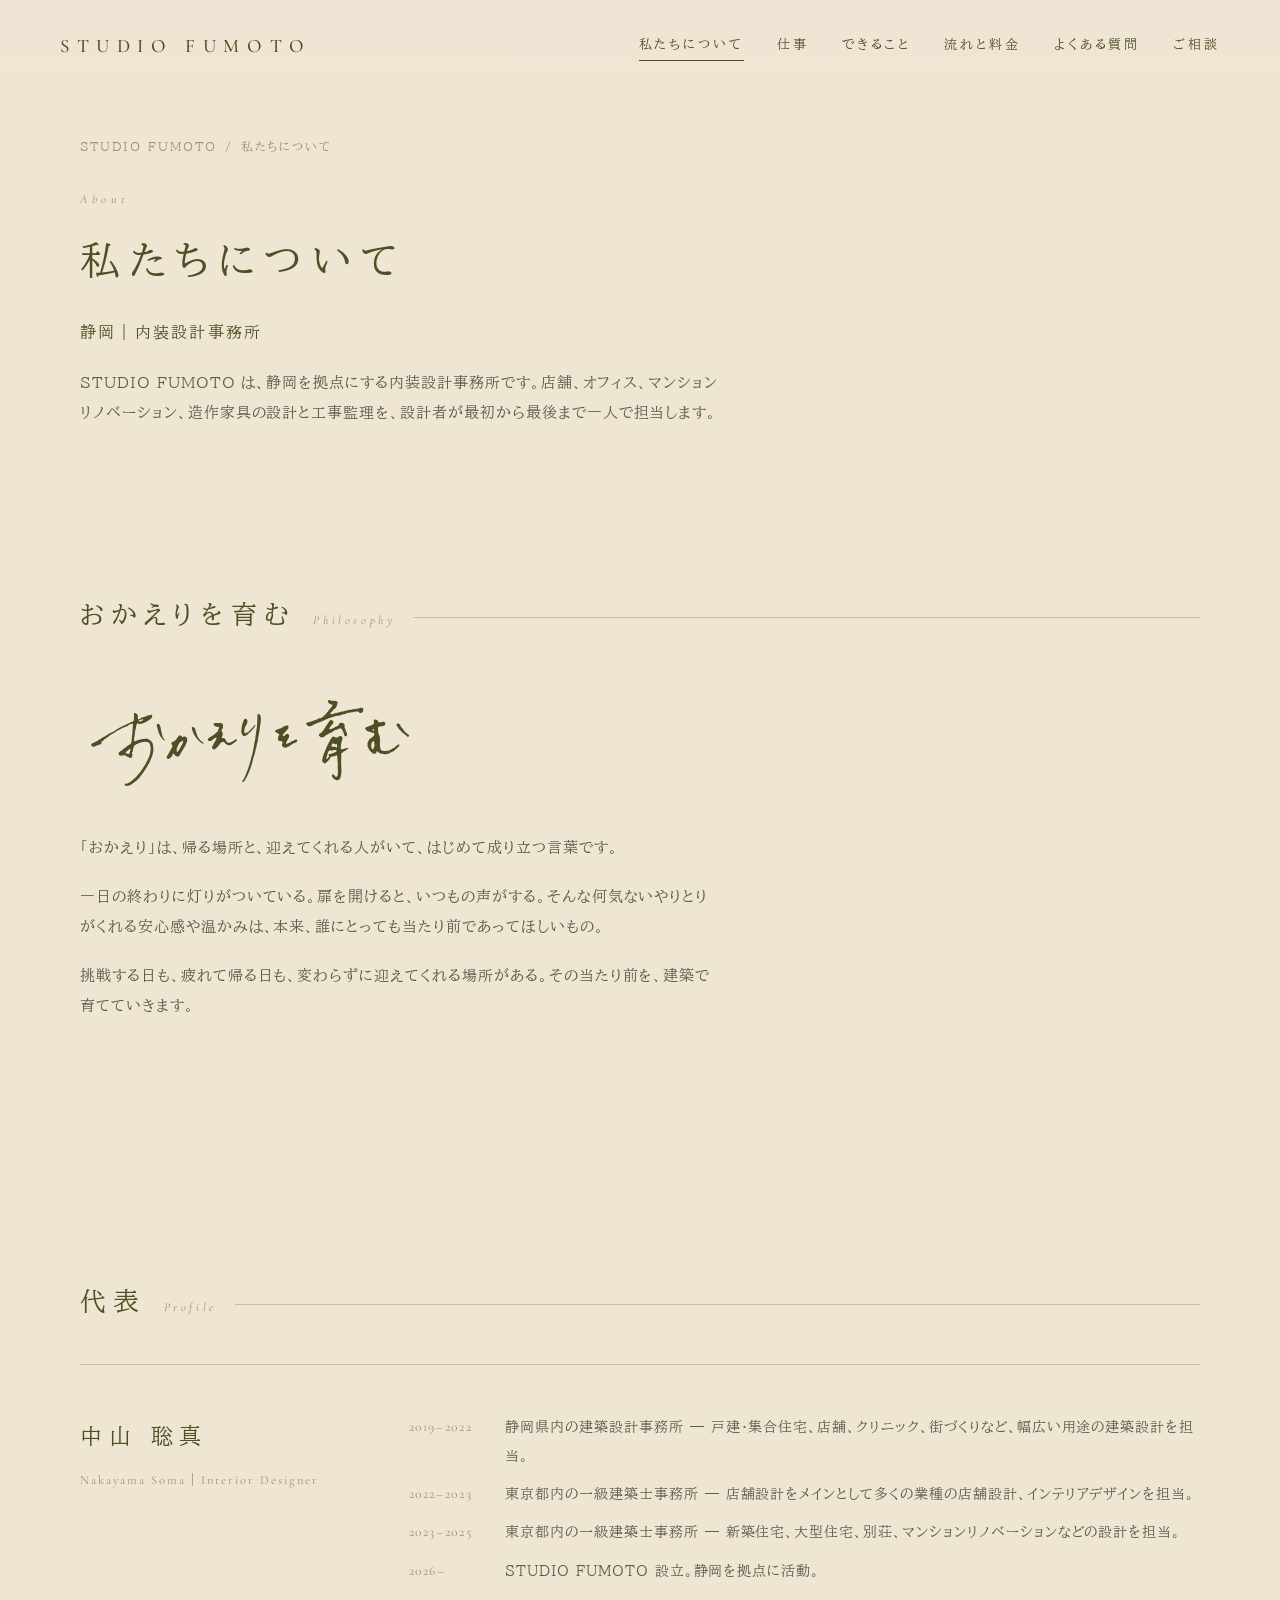
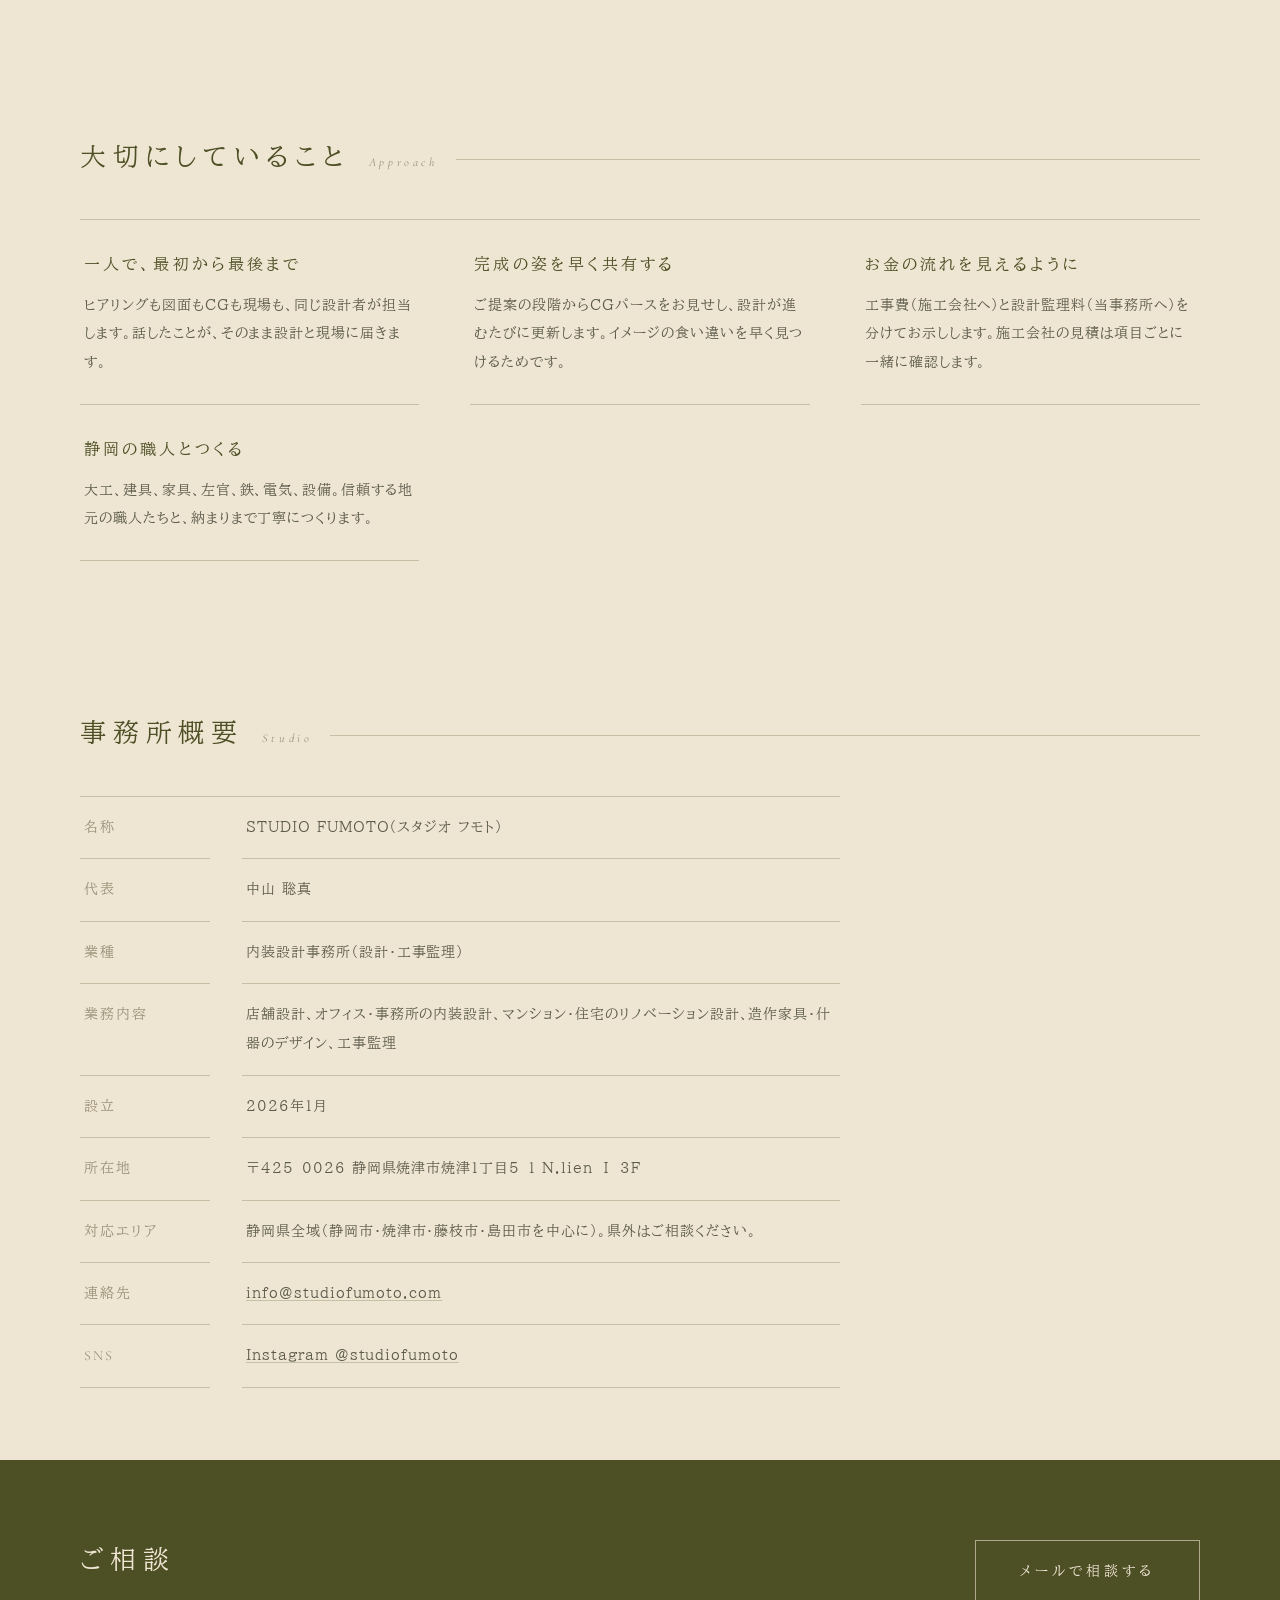
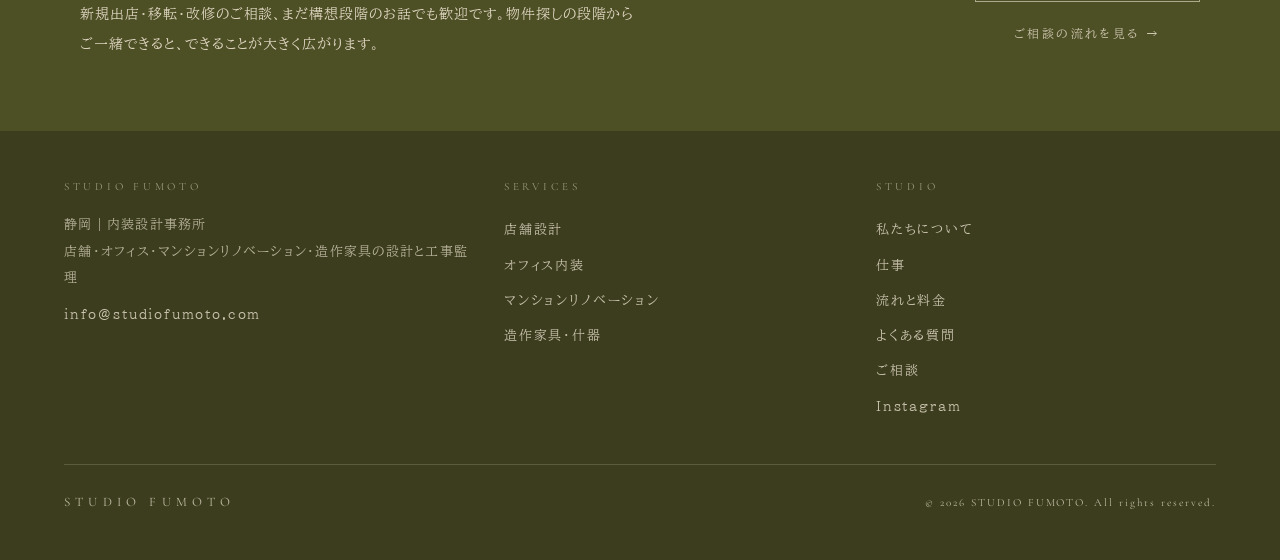
==== commit 28707ea8: "Update about: fee wording" ====
--- a/about/index.html
+++ b/about/index.html
@@ -155,7 +155,7 @@
       <div class="feat reveal">
         <div><h3>一人で、最初から最後まで</h3><p>ヒアリングも図面もCGも現場も、同じ設計者が担当します。話したことが、そのまま設計と現場に届きます。</p></div>
         <div><h3>完成の姿を早く共有する</h3><p>ご提案の段階からCGパースをお見せし、設計が進むたびに更新します。イメージの食い違いを早く見つけるためです。</p></div>
-        <div><h3>お金の流れを見えるように</h3><p>設計料は工事費に溶かさず、別建てでご説明します。施工会社の見積は項目ごとに一緒に確認します。</p></div>
+        <div><h3>お金の流れを見えるように</h3><p>工事費（施工会社へ）と設計監理料（当事務所へ）を分けてお示しします。施工会社の見積は項目ごとに一緒に確認します。</p></div>
         <div><h3>静岡の職人とつくる</h3><p>大工、建具、家具、左官、鉄、電気、設備。信頼する地元の職人たちと、納まりまで丁寧につくります。</p></div>
       </div>
     </div>
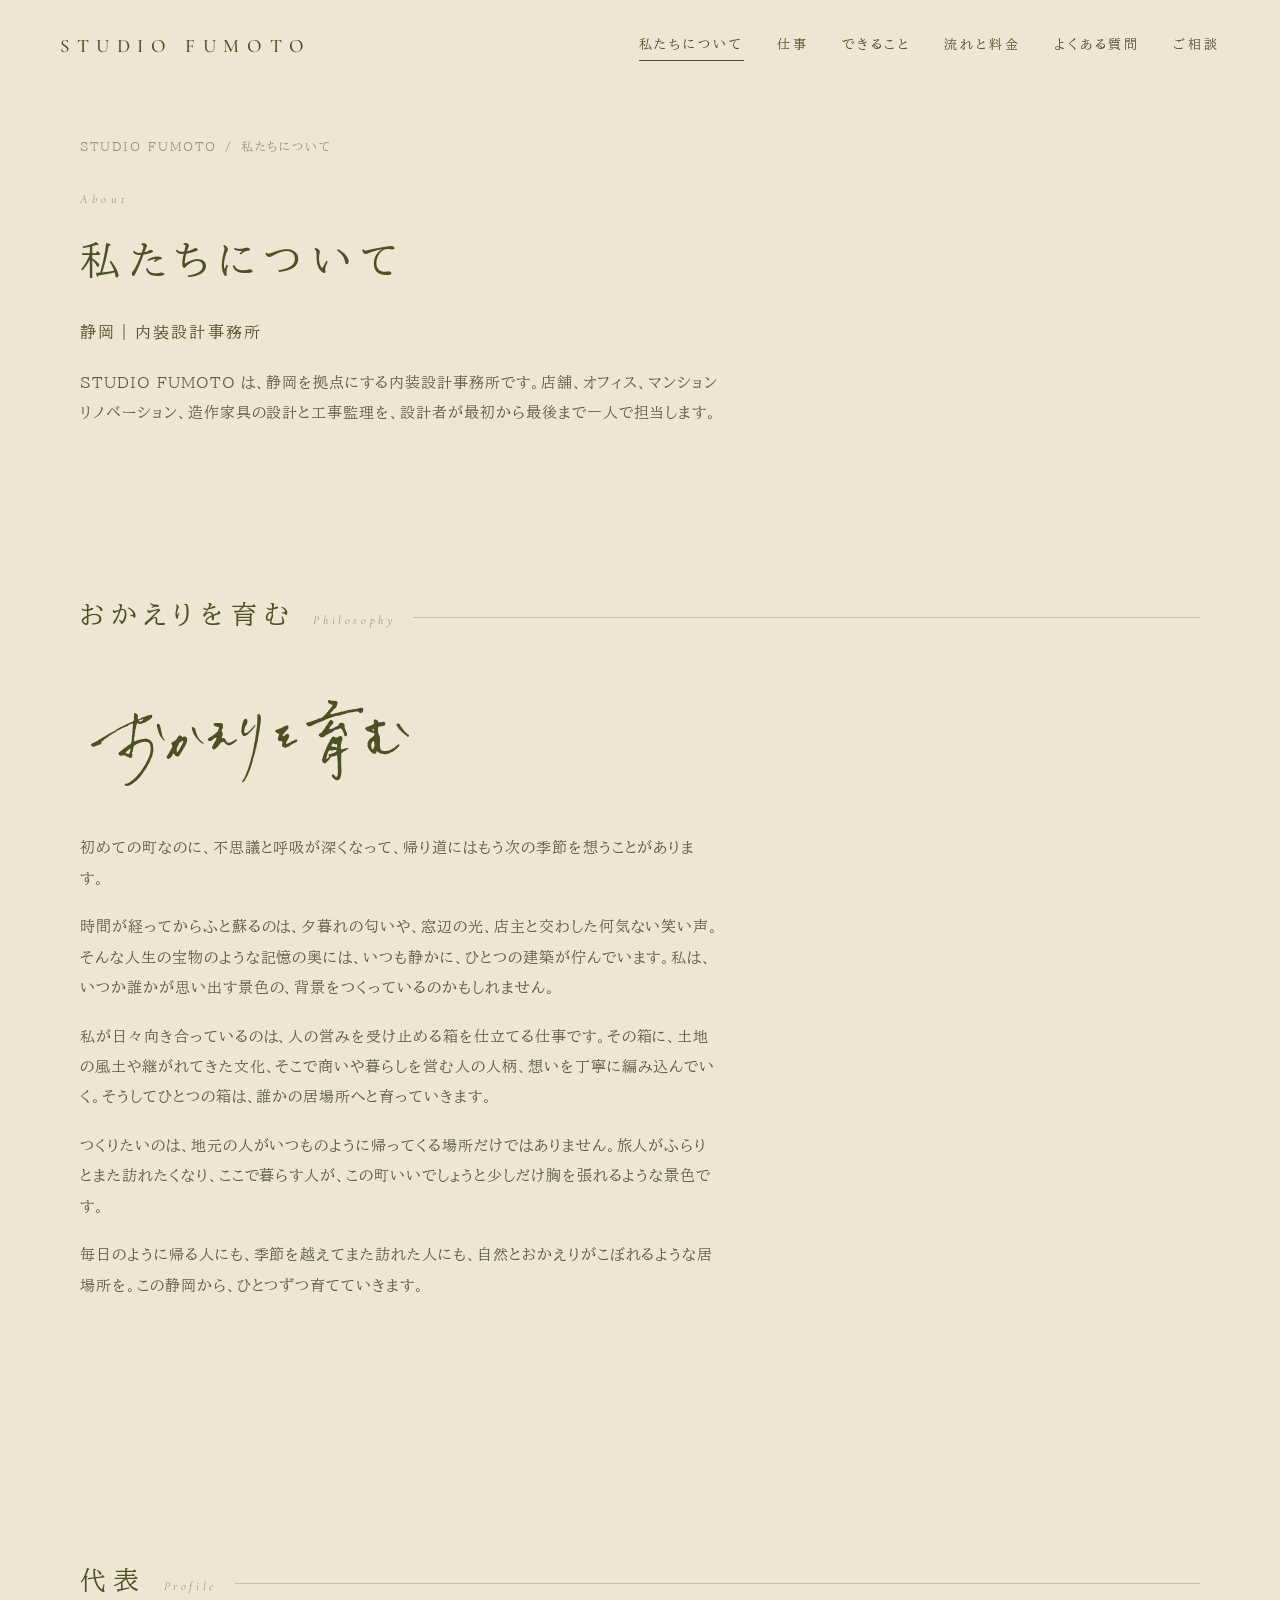
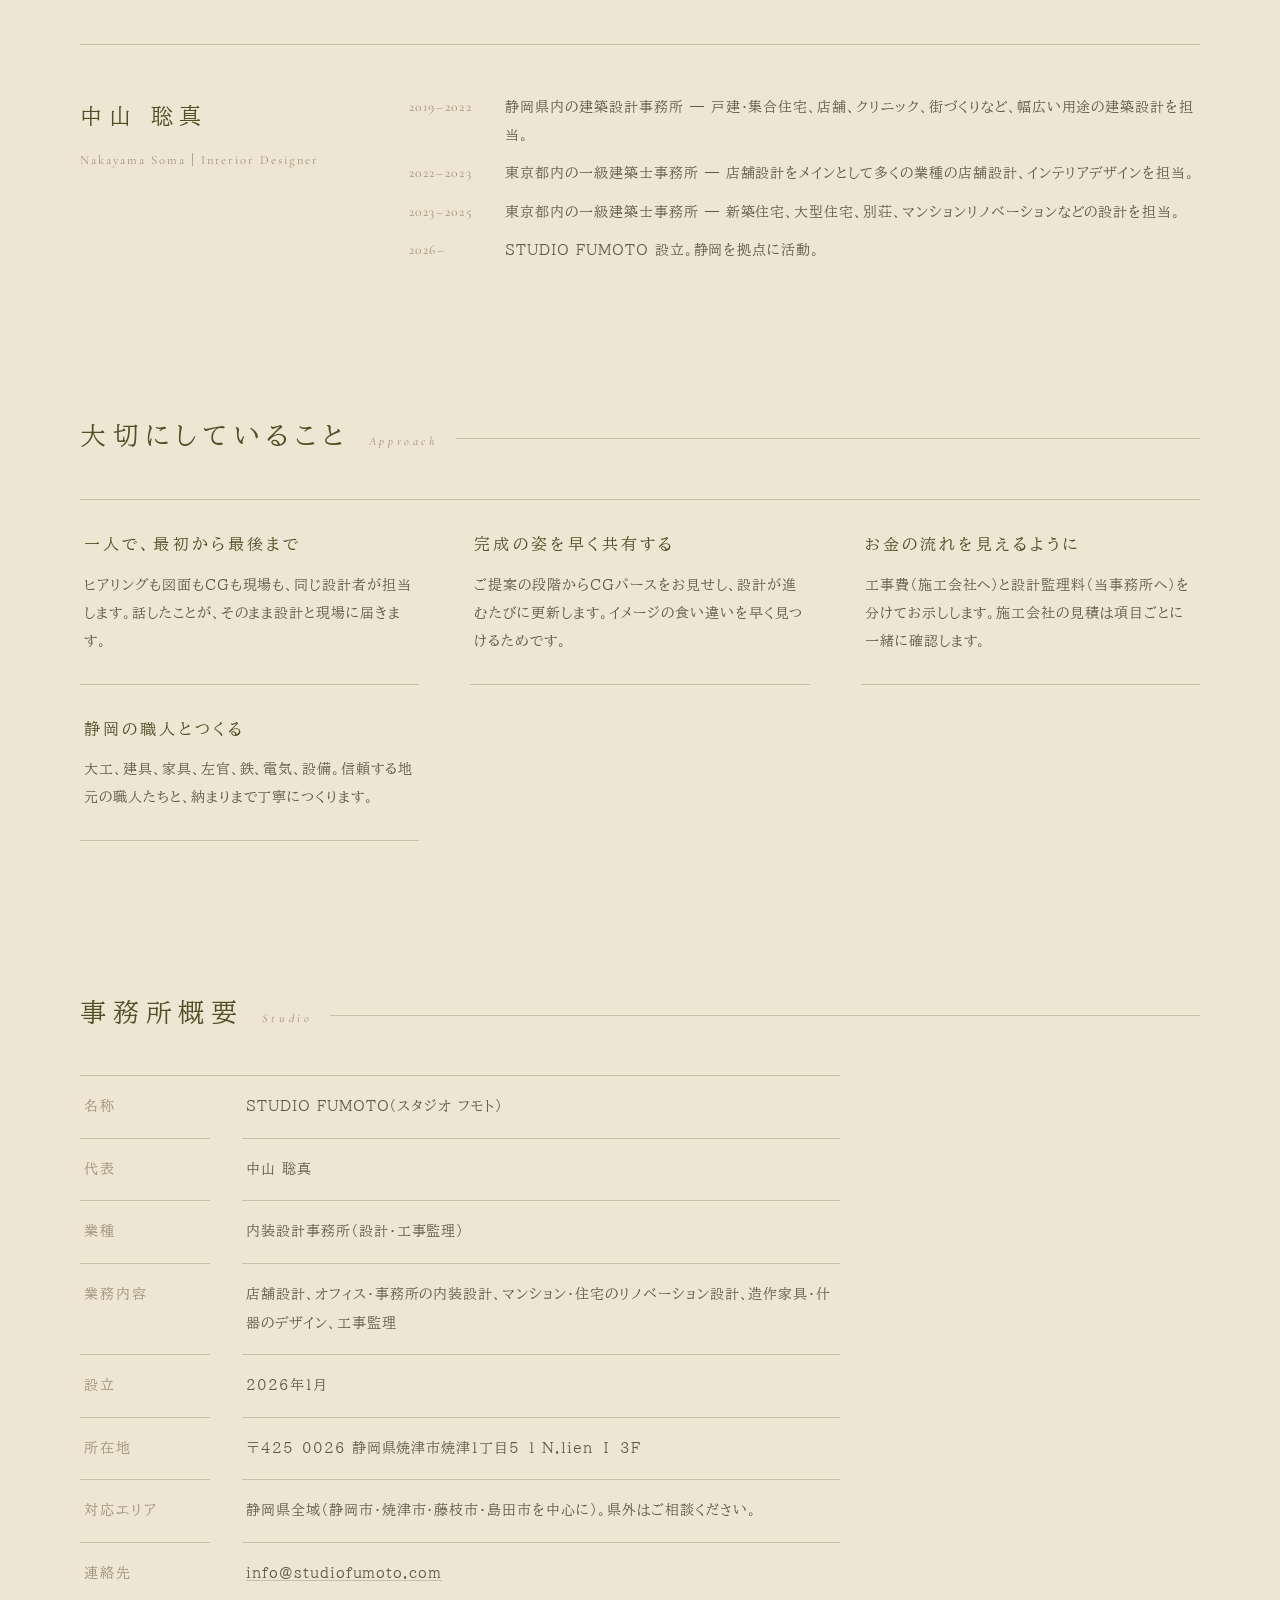
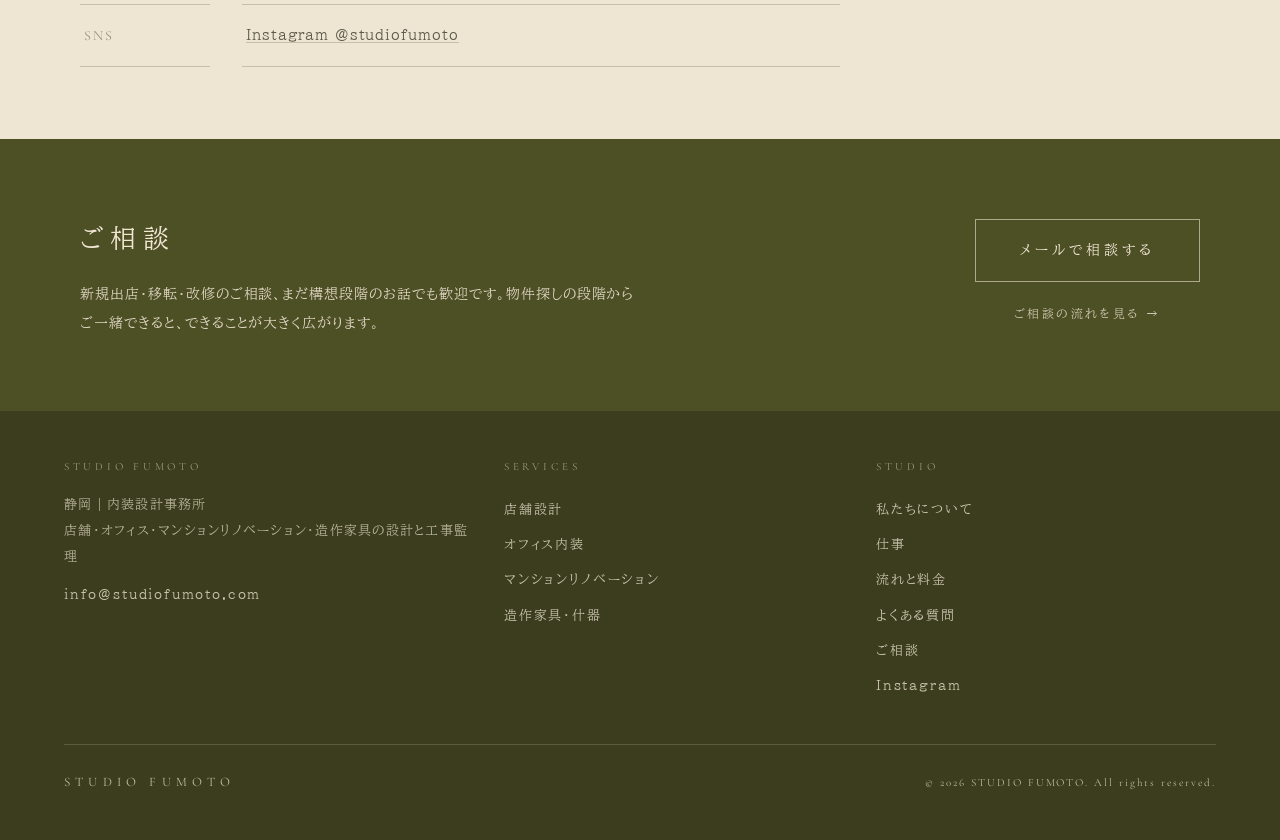
==== commit a0594e12: "Update PHILOSOPHY text (about page)" ====
--- a/about/index.html
+++ b/about/index.html
@@ -123,9 +123,11 @@
       <div class="about-grid">
         <div class="reveal">
           <img class="okaeri-logo" src="/images/okaeri_logo.svg" alt="おかえりを育む" width="340" height="120">
-          <p>「おかえり」は、帰る場所と、迎えてくれる人がいて、はじめて成り立つ言葉です。</p>
-          <p>一日の終わりに灯りがついている。扉を開けると、いつもの声がする。そんな何気ないやりとりがくれる安心感や温かみは、本来、誰にとっても当たり前であってほしいもの。</p>
-          <p>挑戦する日も、疲れて帰る日も、変わらずに迎えてくれる場所がある。その当たり前を、建築で育てていきます。</p>
+          <p>初めての町なのに、不思議と呼吸が深くなって、帰り道にはもう次の季節を想うことがあります。</p>
+          <p>時間が経ってからふと蘇るのは、夕暮れの匂いや、窓辺の光、店主と交わした何気ない笑い声。そんな人生の宝物のような記憶の奥には、いつも静かに、ひとつの建築が佇んでいます。私は、いつか誰かが思い出す景色の、背景をつくっているのかもしれません。</p>
+          <p>私が日々向き合っているのは、人の営みを受け止める箱を仕立てる仕事です。その箱に、土地の風土や継がれてきた文化、そこで商いや暮らしを営む人の人柄、想いを丁寧に編み込んでいく。そうしてひとつの箱は、誰かの居場所へと育っていきます。</p>
+          <p>つくりたいのは、地元の人がいつものように帰ってくる場所だけではありません。旅人がふらりとまた訪れたくなり、ここで暮らす人が、この町いいでしょうと少しだけ胸を張れるような景色です。</p>
+          <p>毎日のように帰る人にも、季節を越えてまた訪れた人にも、自然とおかえりがこぼれるような居場所を。この静岡から、ひとつずつ育てていきます。</p>
         </div>
       </div>
     </div>
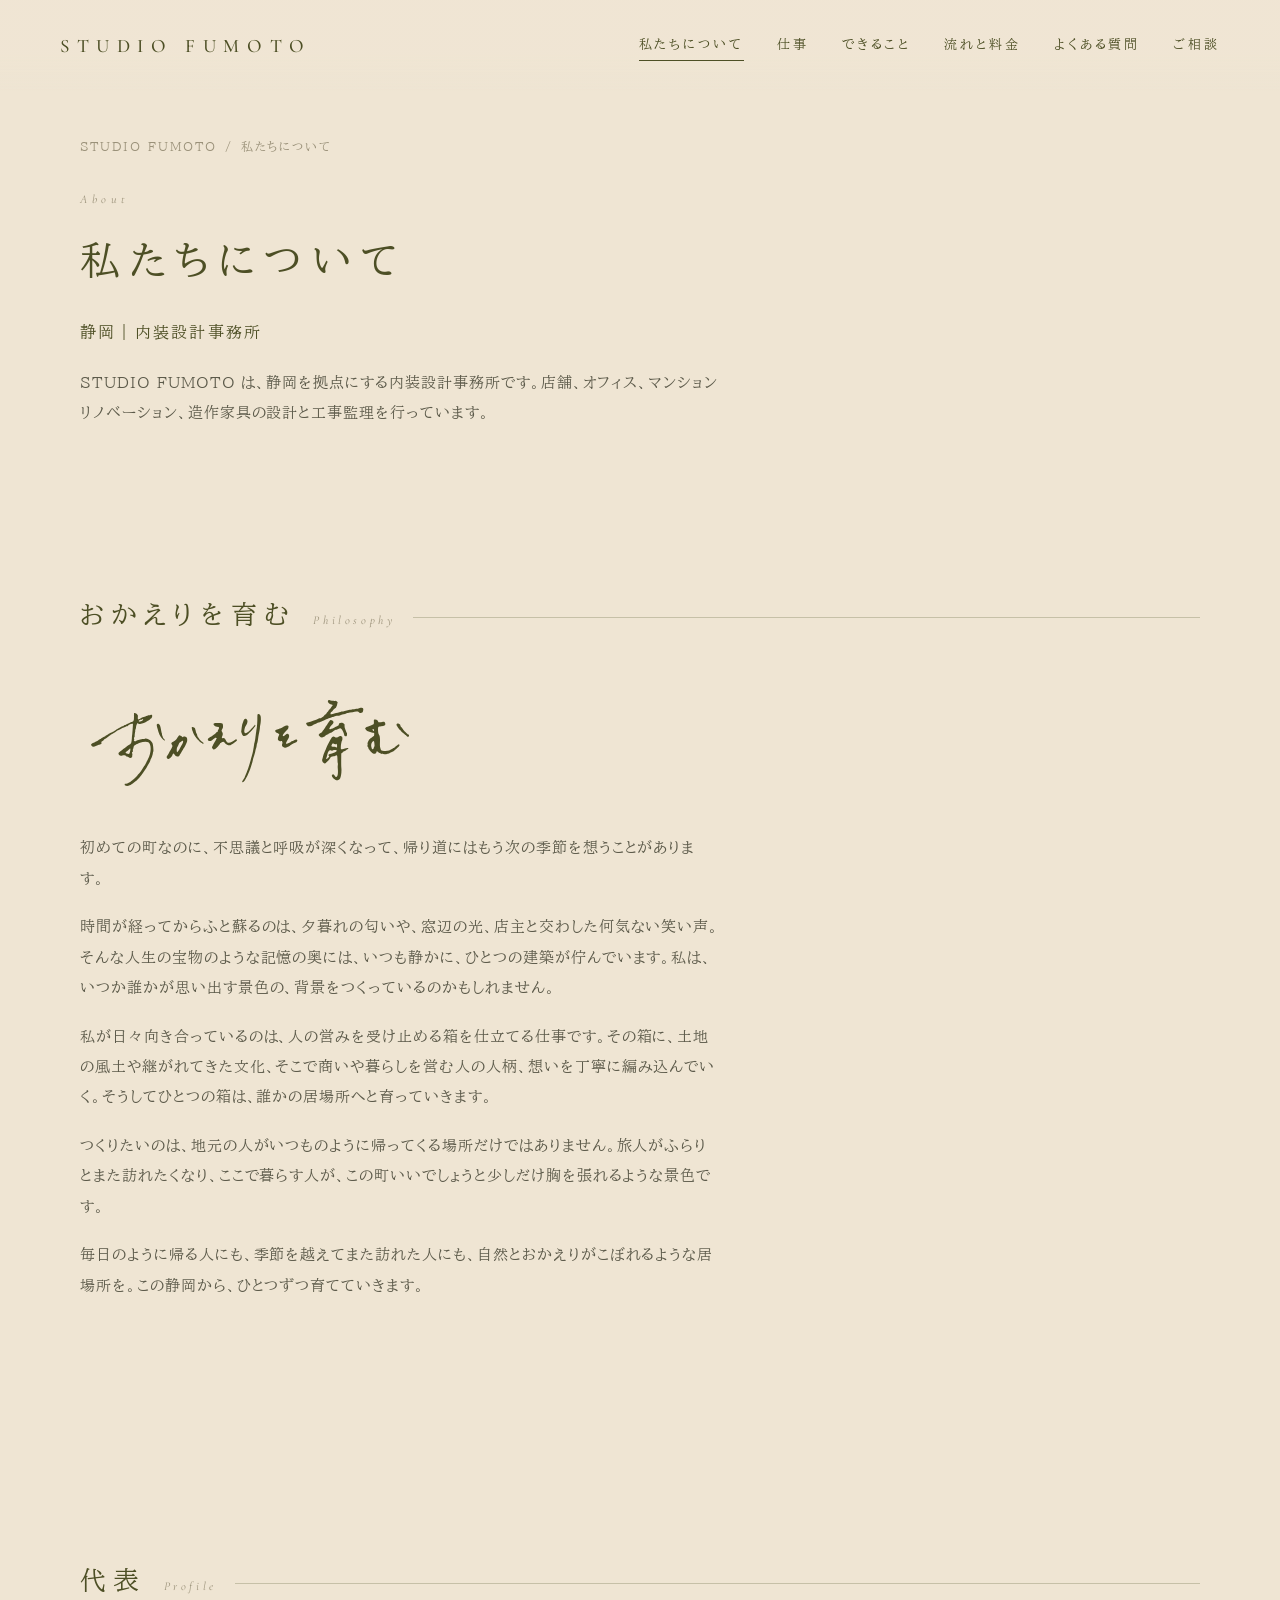
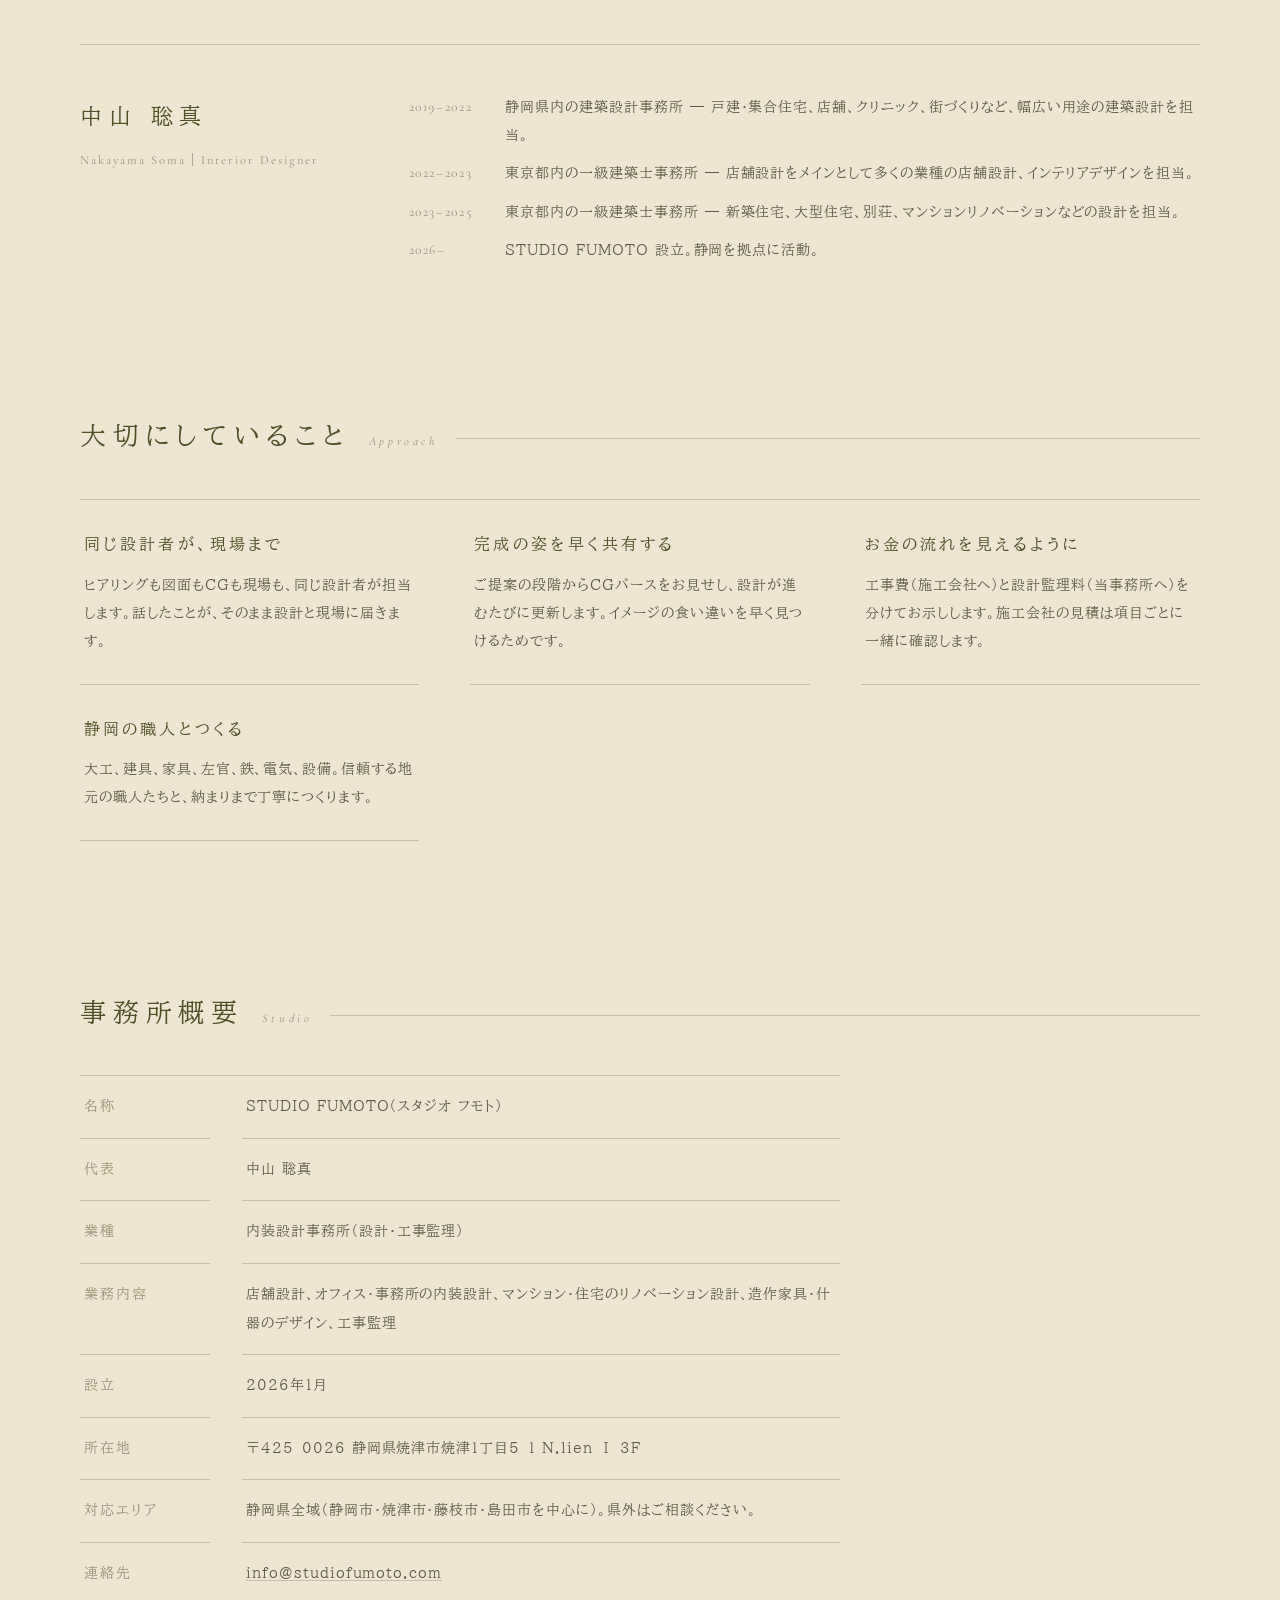
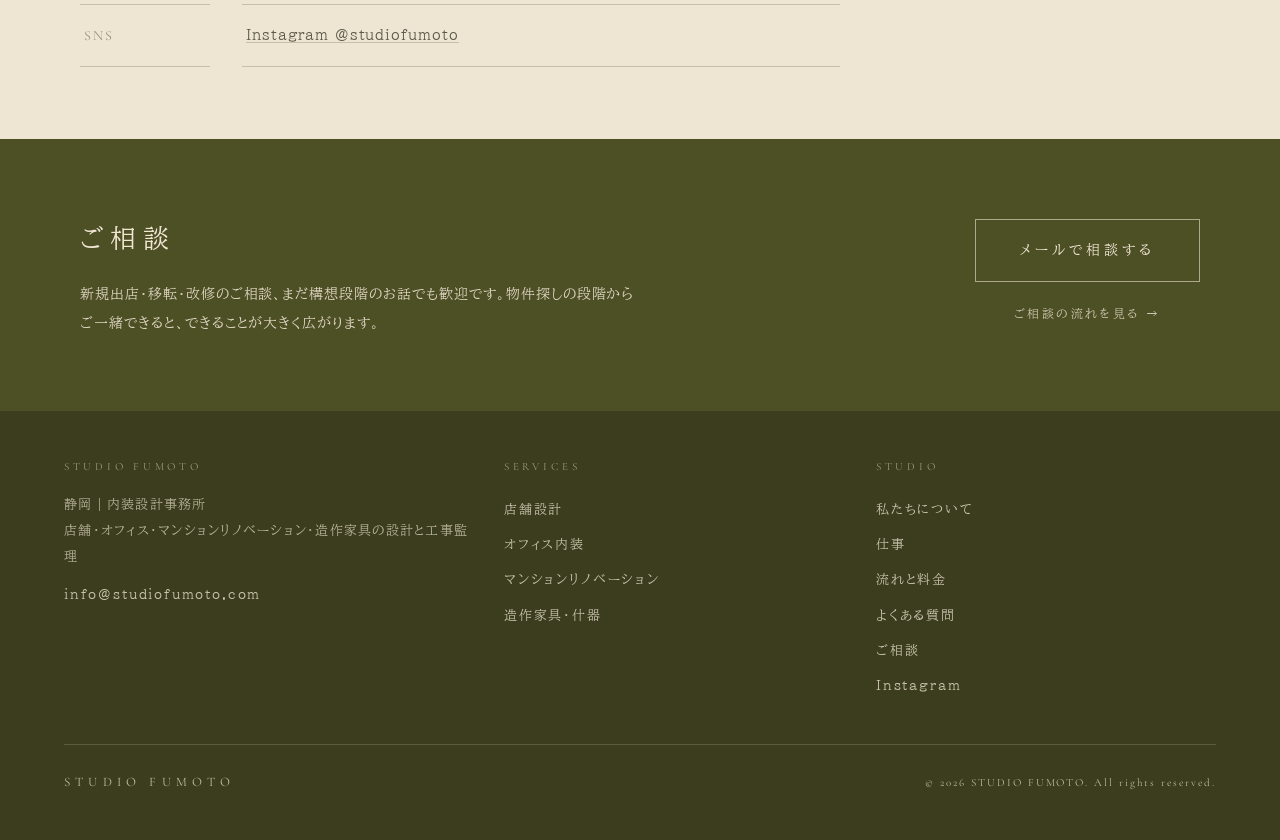
==== commit 42004d2f: "Update about page wording" ====
--- a/about/index.html
+++ b/about/index.html
@@ -4,12 +4,12 @@
 <meta charset="UTF-8">
 <meta name="viewport" content="width=device-width, initial-scale=1.0">
 <title>私たちについて｜STUDIO FUMOTO 静岡の内装設計事務所</title>
-<meta name="description" content="STUDIO FUMOTOは静岡を拠点にする内装設計事務所。「おかえりを育む」を掲げ、店舗・オフィス・マンションリノベーション・造作家具の設計と工事監理を、設計者が一人で最初から最後まで担当します。代表 中山聡真。">
+<meta name="description" content="STUDIO FUMOTOは静岡を拠点にする内装設計事務所。「おかえりを育む」を掲げ、店舗・オフィス・マンションリノベーション・造作家具の設計と工事監理を行っています。代表 中山聡真。">
 <link rel="canonical" href="https://studiofumoto.com/about/">
 <meta property="og:type" content="article">
 <meta property="og:site_name" content="STUDIO FUMOTO">
 <meta property="og:title" content="私たちについて｜STUDIO FUMOTO 静岡の内装設計事務所">
-<meta property="og:description" content="STUDIO FUMOTOは静岡を拠点にする内装設計事務所。「おかえりを育む」を掲げ、店舗・オフィス・マンションリノベーション・造作家具の設計と工事監理を、設計者が一人で最初から最後まで担当します。代表 中山聡真。">
+<meta property="og:description" content="STUDIO FUMOTOは静岡を拠点にする内装設計事務所。「おかえりを育む」を掲げ、店舗・オフィス・マンションリノベーション・造作家具の設計と工事監理を行っています。代表 中山聡真。">
 <meta property="og:url" content="https://studiofumoto.com/about/">
 <meta property="og:image" content="https://studiofumoto.com/images/regolith_cg_4.jpg">
 <meta property="og:locale" content="ja_JP">
@@ -112,7 +112,7 @@
         <div class="en">About</div>
         <h1>私たちについて</h1>
         <div class="sub">静岡｜内装設計事務所</div>
-        <div class="lead"><p>STUDIO FUMOTO は、静岡を拠点にする内装設計事務所です。店舗、オフィス、マンションリノベーション、造作家具の設計と工事監理を、設計者が最初から最後まで一人で担当します。</p></div>
+        <div class="lead"><p>STUDIO FUMOTO は、静岡を拠点にする内装設計事務所です。店舗、オフィス、マンションリノベーション、造作家具の設計と工事監理を行っています。</p></div>
       </div>
     </div>
   </section>
@@ -155,7 +155,7 @@
     <div class="inner">
       <h2 class="h reveal">大切にしていること<span class="en">Approach</span></h2>
       <div class="feat reveal">
-        <div><h3>一人で、最初から最後まで</h3><p>ヒアリングも図面もCGも現場も、同じ設計者が担当します。話したことが、そのまま設計と現場に届きます。</p></div>
+        <div><h3>同じ設計者が、現場まで</h3><p>ヒアリングも図面もCGも現場も、同じ設計者が担当します。話したことが、そのまま設計と現場に届きます。</p></div>
         <div><h3>完成の姿を早く共有する</h3><p>ご提案の段階からCGパースをお見せし、設計が進むたびに更新します。イメージの食い違いを早く見つけるためです。</p></div>
         <div><h3>お金の流れを見えるように</h3><p>工事費（施工会社へ）と設計監理料（当事務所へ）を分けてお示しします。施工会社の見積は項目ごとに一緒に確認します。</p></div>
         <div><h3>静岡の職人とつくる</h3><p>大工、建具、家具、左官、鉄、電気、設備。信頼する地元の職人たちと、納まりまで丁寧につくります。</p></div>
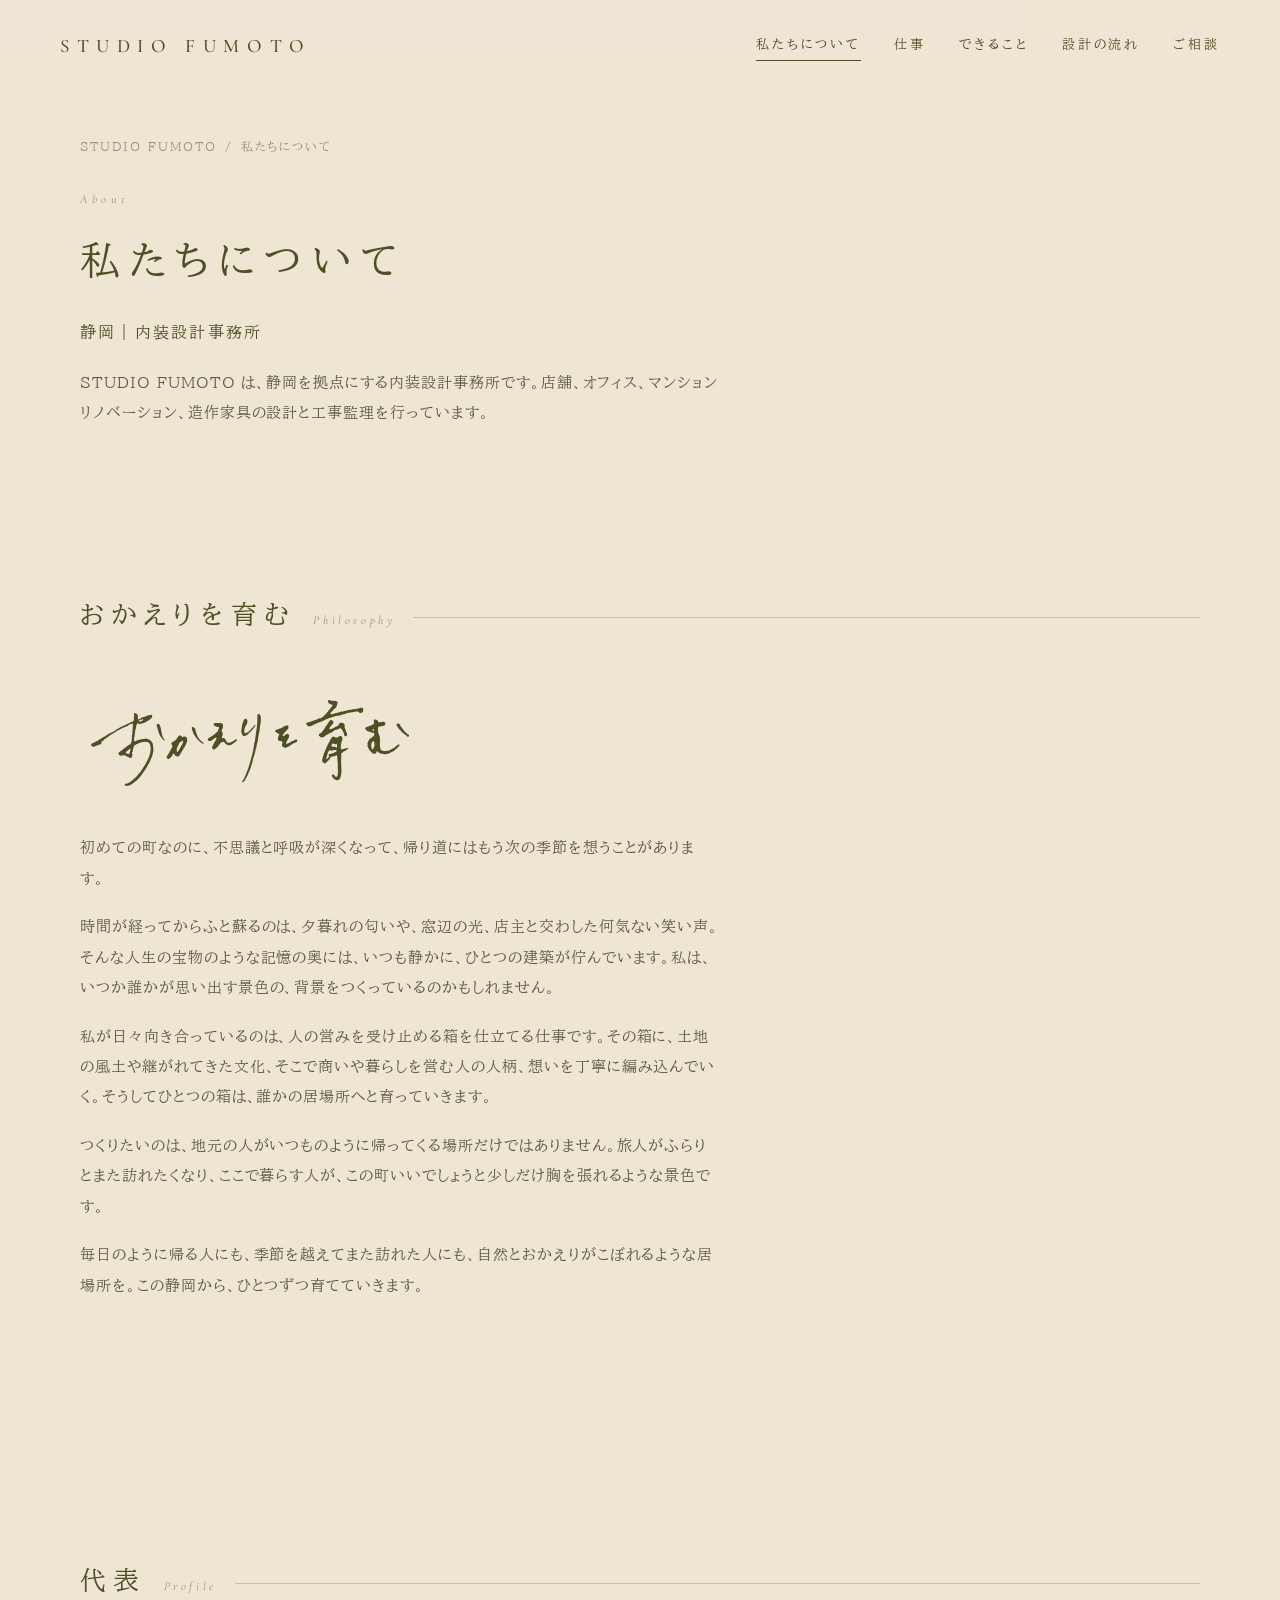
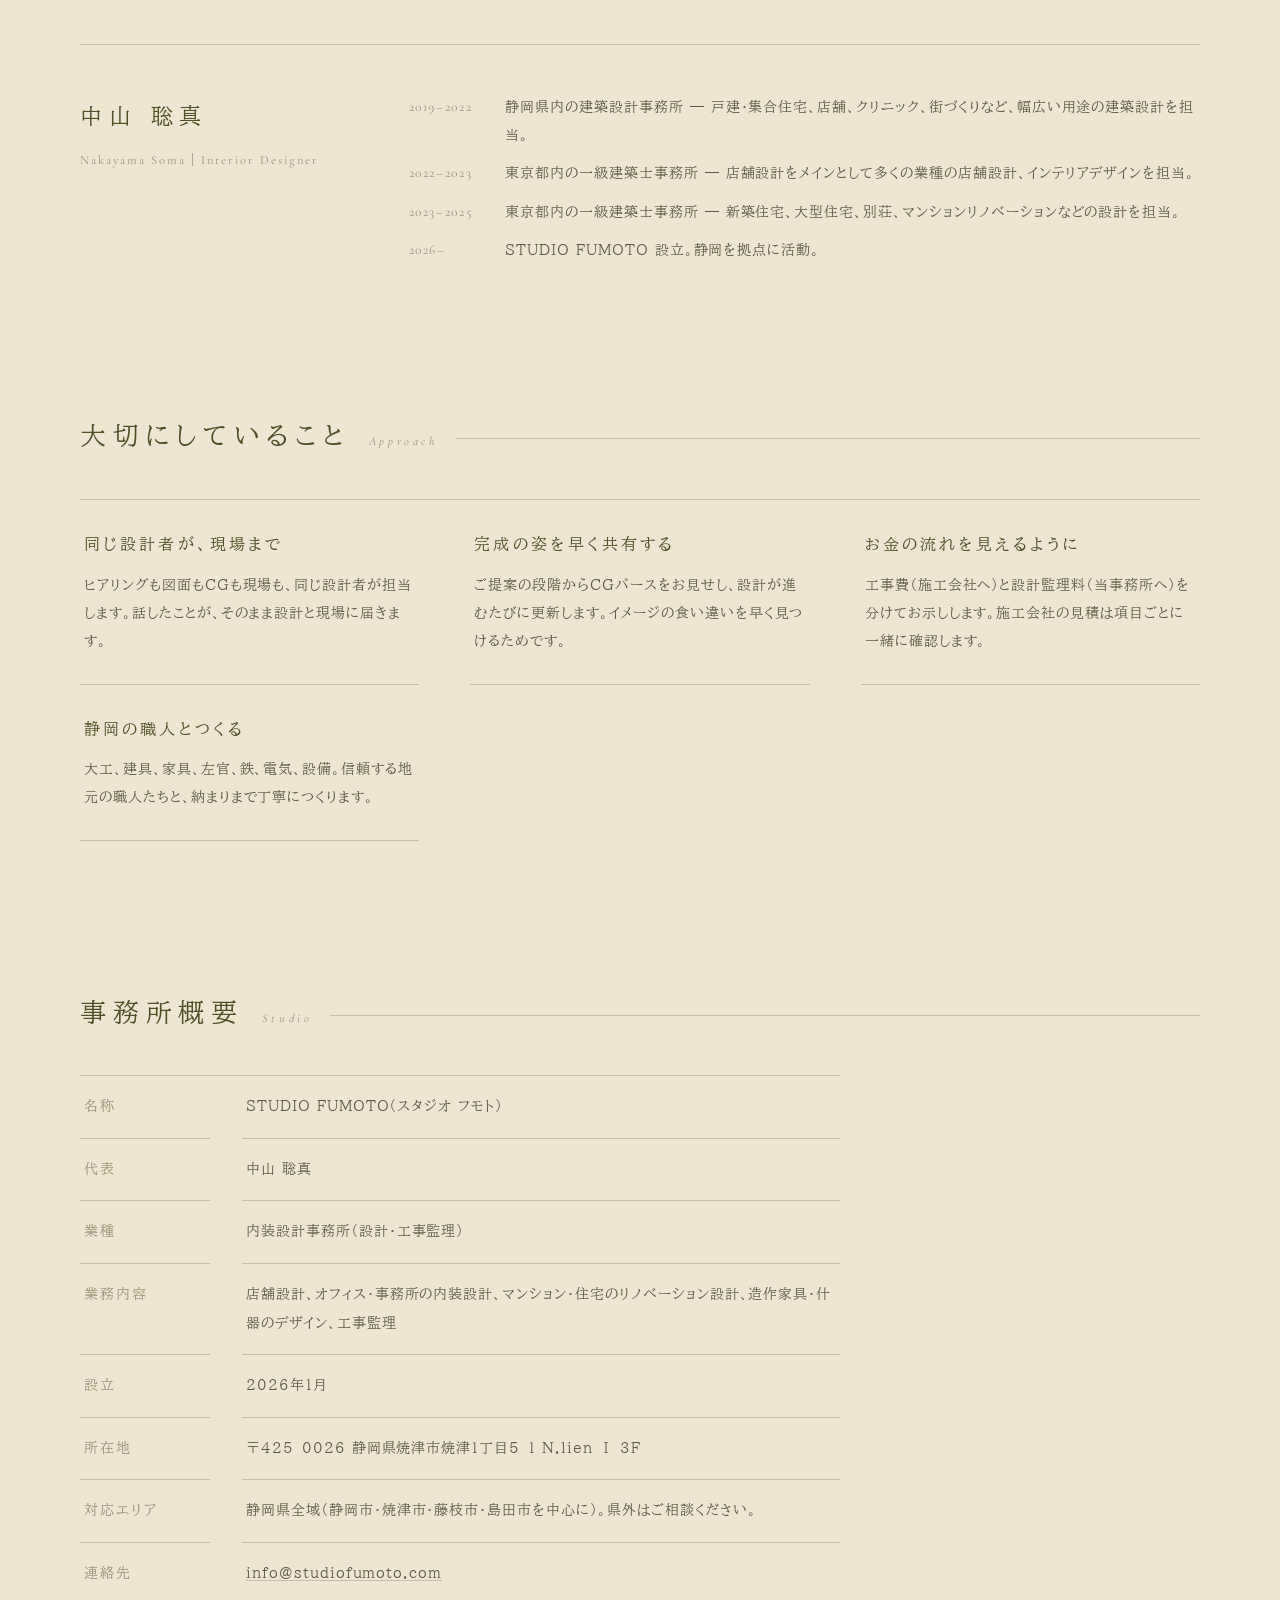
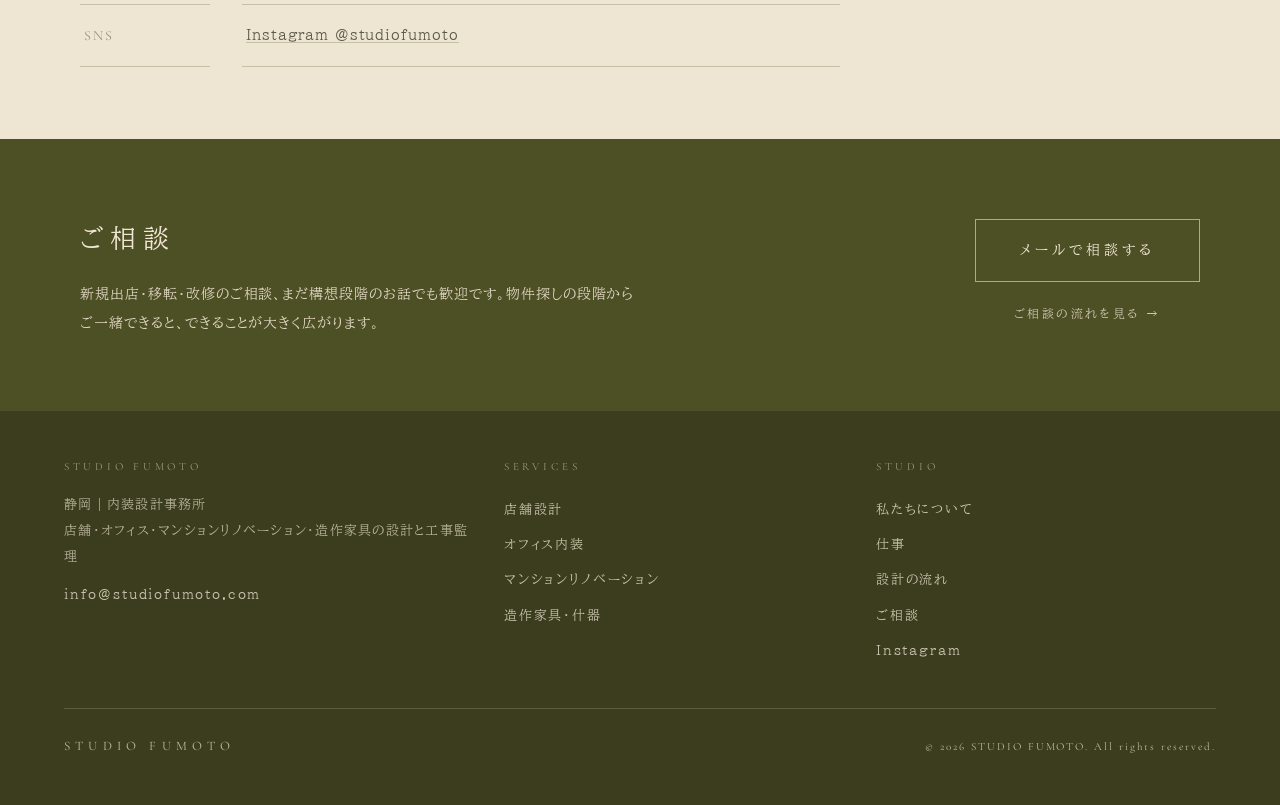
==== commit 6db3a12b: "Remove fee and FAQ sections (about)" ====
--- a/about/index.html
+++ b/about/index.html
@@ -84,7 +84,7 @@
 
 <header id="header" class="sub">
   <a class="logo" href="/" aria-label="STUDIO FUMOTO トップへ"><span class="en">STUDIO FUMOTO</span></a>
-  <nav class="main" aria-label="サイト内メニュー"><a href="/about/" class="current">私たちについて</a><a href="/#work">仕事</a><a href="/#services">できること</a><a href="/flow/">流れと料金</a><a href="/faq/">よくある質問</a><a href="/contact/">ご相談</a></nav>
+  <nav class="main" aria-label="サイト内メニュー"><a href="/about/" class="current">私たちについて</a><a href="/#work">仕事</a><a href="/#services">できること</a><a href="/flow/">設計の流れ</a><a href="/contact/">ご相談</a></nav>
   <button class="menu-btn" id="menuBtn" aria-label="メニューを開く" aria-expanded="false">MENU</button>
 </header>
 <div class="menu" id="menu" aria-hidden="true">
@@ -95,8 +95,7 @@
     <li><a href="/#work"><span class="jp">仕事</span><span class="en">Work</span></a></li>
     <li><a href="/#services"><span class="jp">できること</span><span class="en">Services</span></a></li>
     <li class="sublist"><a href="/shop/">店舗設計</a><a href="/office/">オフィス内装</a><a href="/renovation/">リノベーション</a><a href="/furniture/">造作家具・什器</a></li>
-    <li><a href="/flow/"><span class="jp">流れと料金</span><span class="en">Flow & Fee</span></a></li>
-    <li><a href="/faq/"><span class="jp">よくある質問</span><span class="en">FAQ</span></a></li>
+    <li><a href="/flow/"><span class="jp">設計の流れ</span><span class="en">Flow</span></a></li>
     <li><a href="/contact/"><span class="jp">ご相談</span><span class="en">Contact</span></a></li>
   </ul>
   <div class="menu-foot">静岡｜内装設計事務所</div>
@@ -213,8 +212,7 @@
       <h4>STUDIO</h4>
       <a href="/about/">私たちについて</a>
       <a href="/#work">仕事</a>
-      <a href="/flow/">流れと料金</a>
-      <a href="/faq/">よくある質問</a>
+      <a href="/flow/">設計の流れ</a>
       <a href="/contact/">ご相談</a>
       <a href="https://www.instagram.com/studiofumoto/" target="_blank" rel="noopener">Instagram</a>
     </div>
